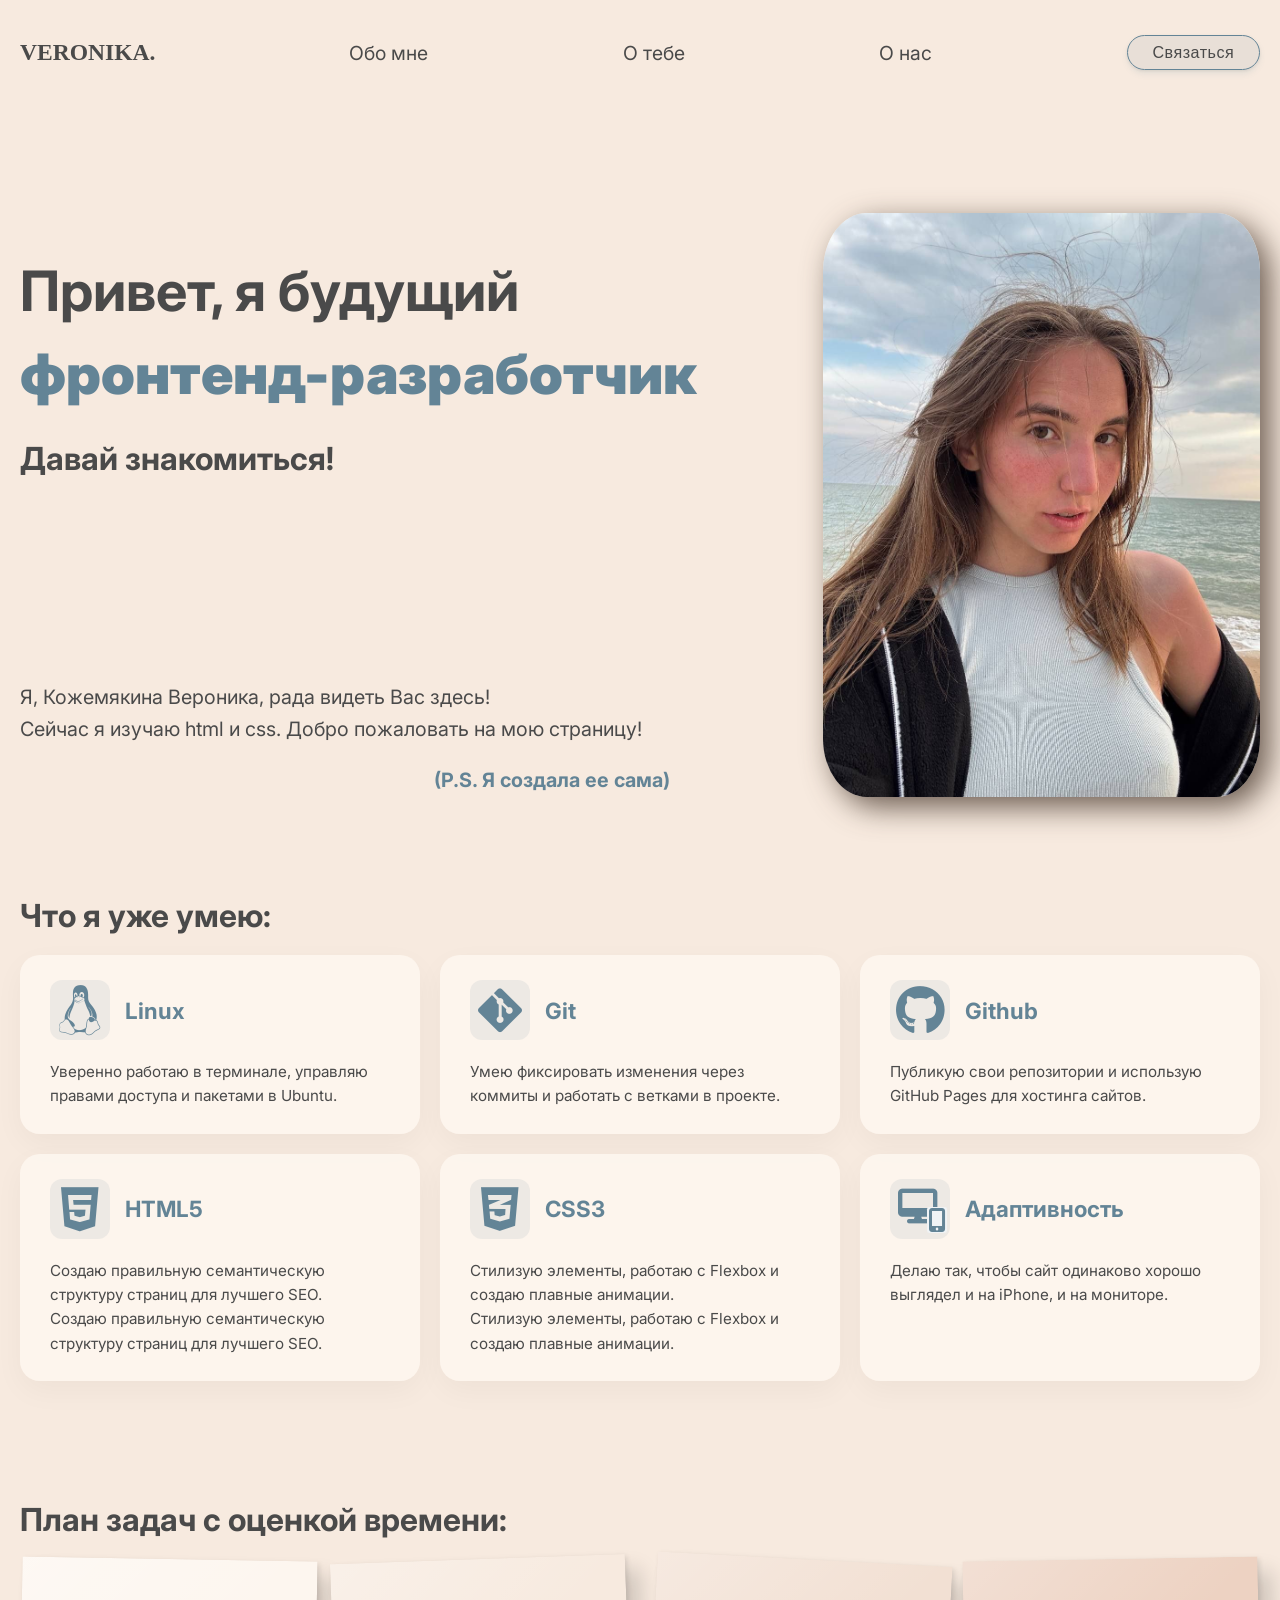
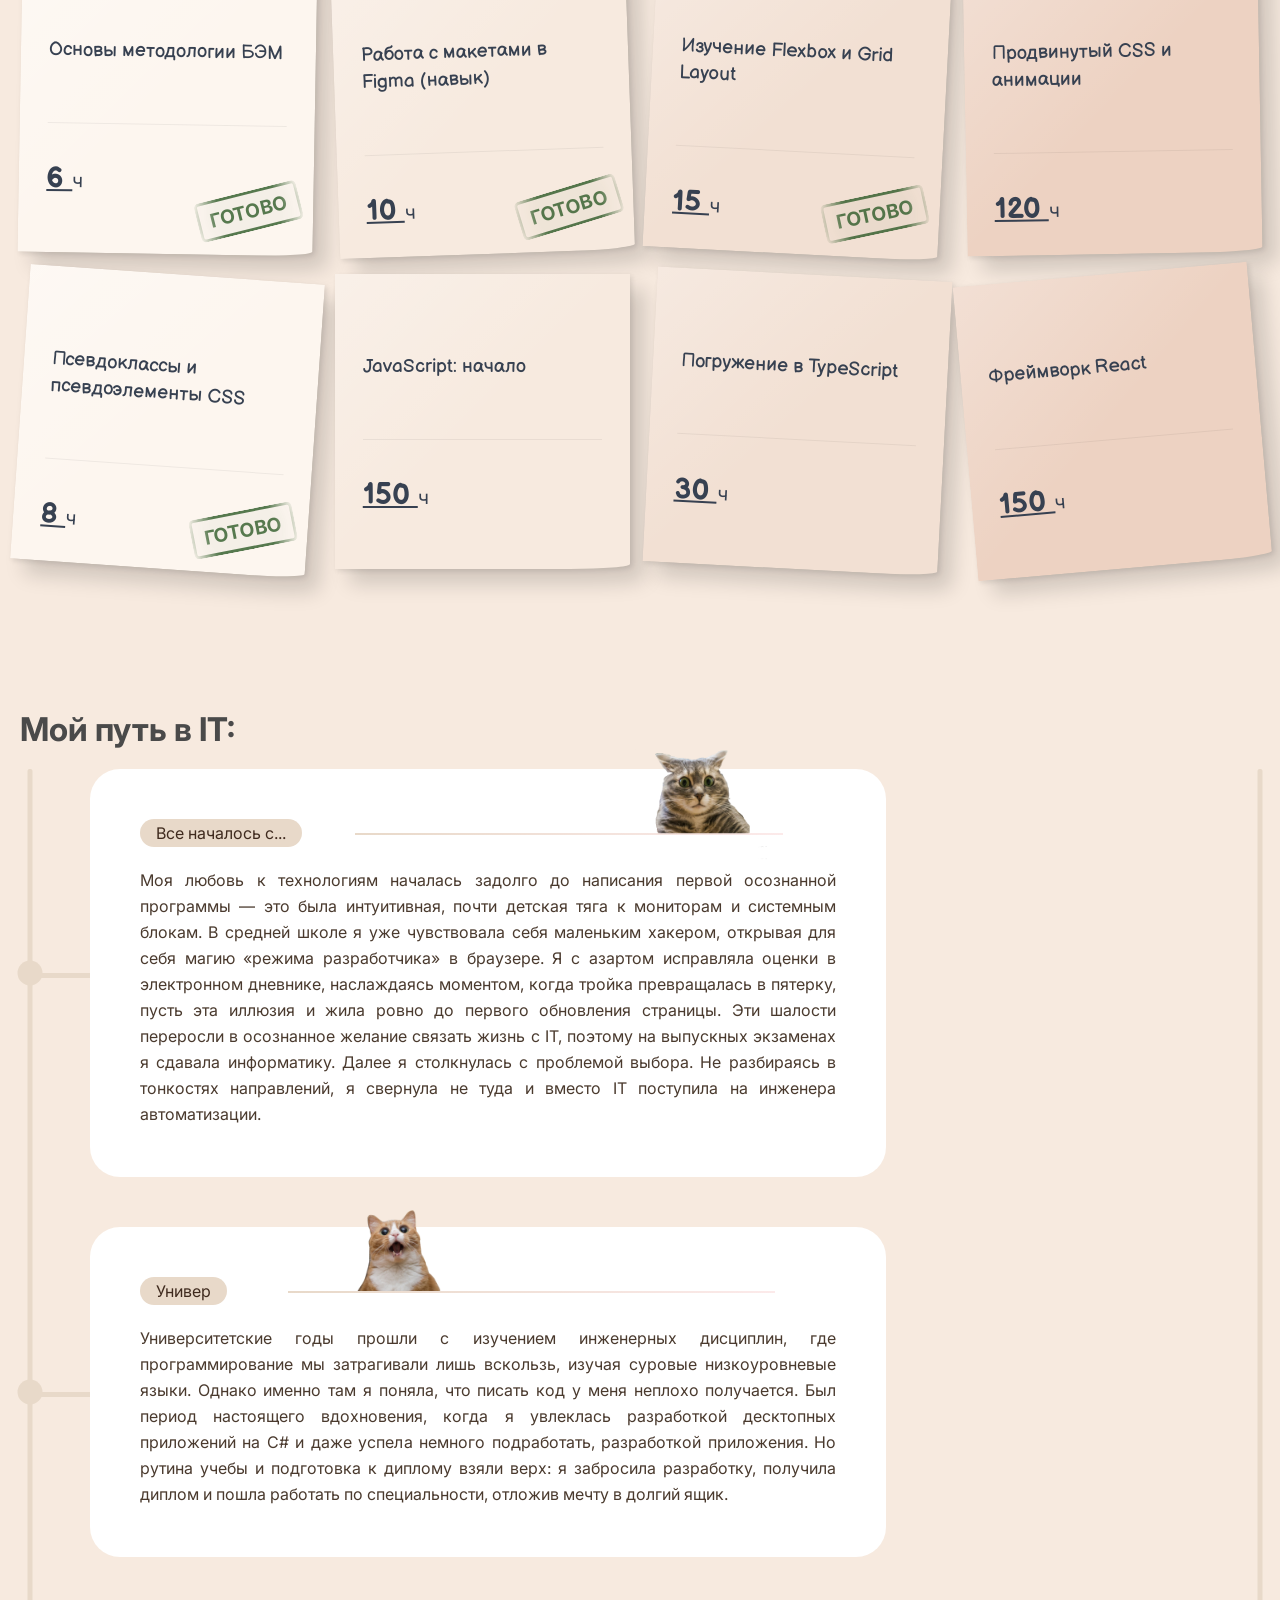
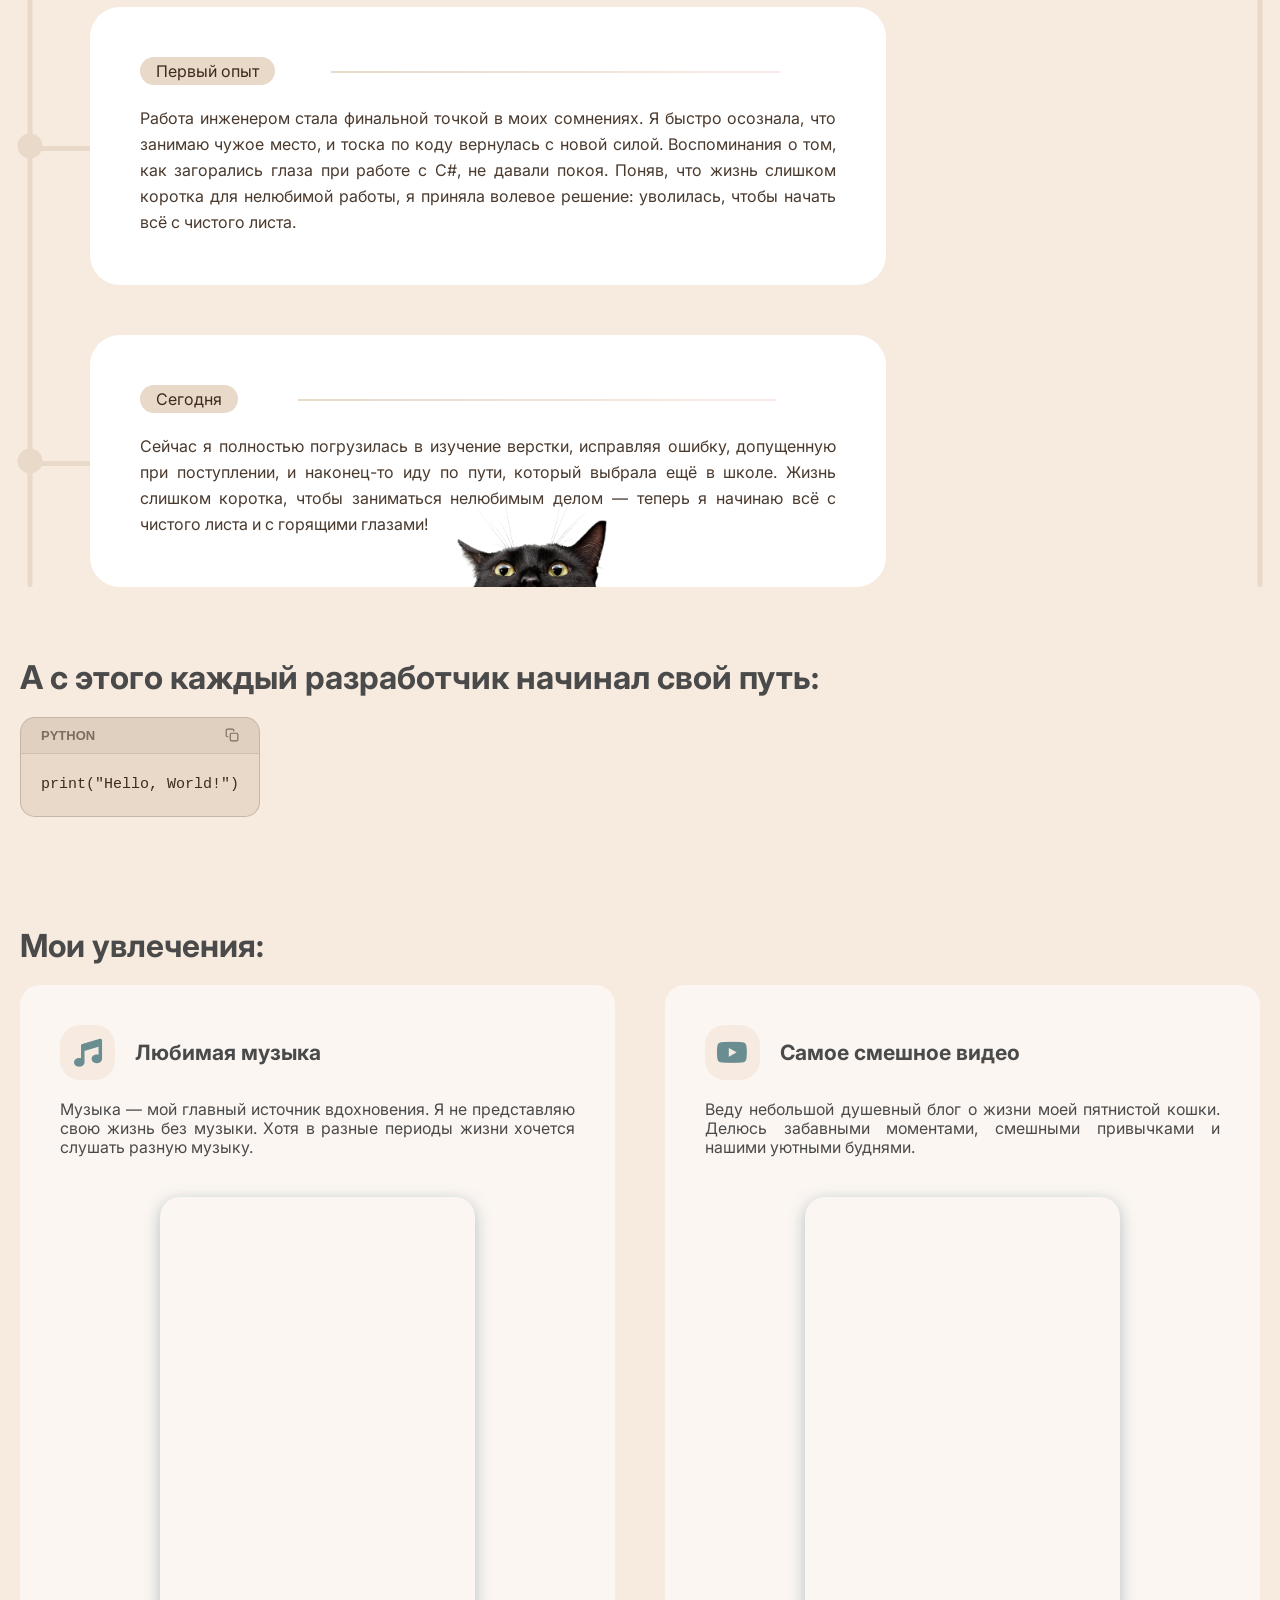
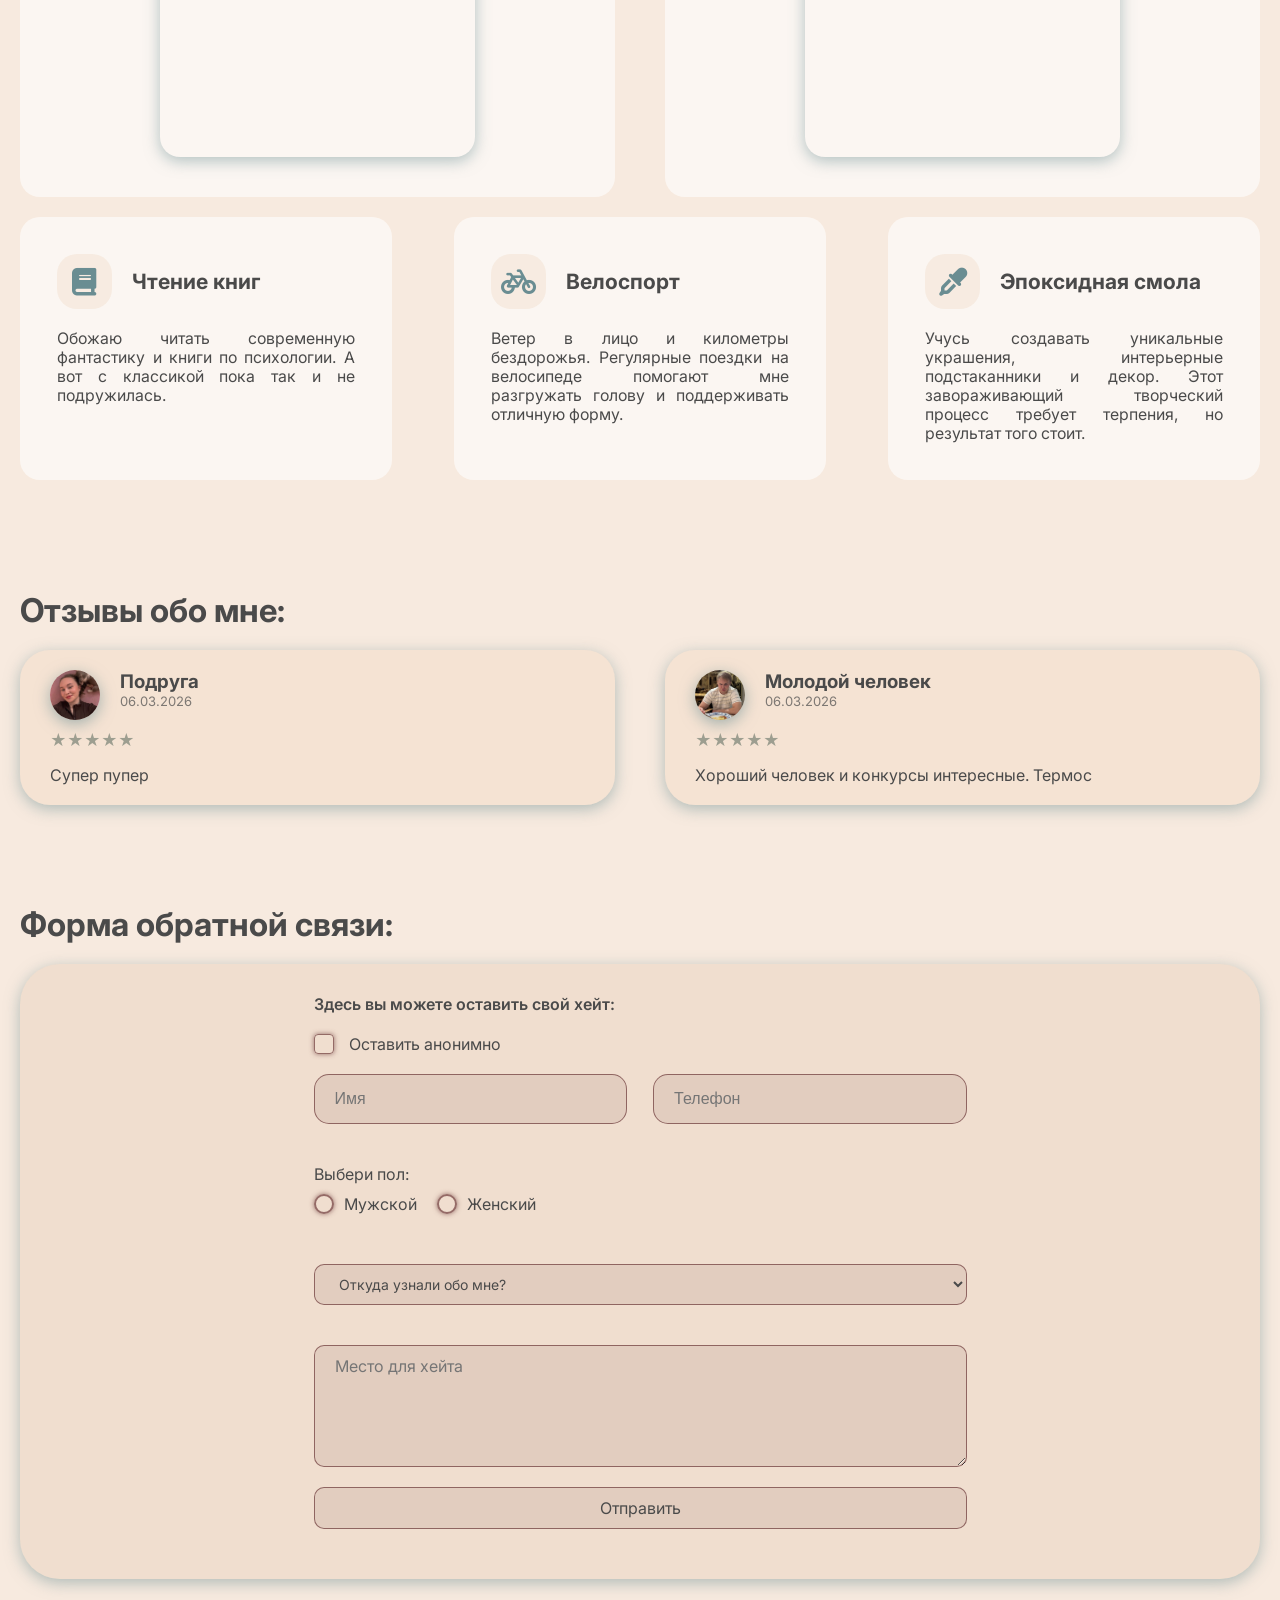
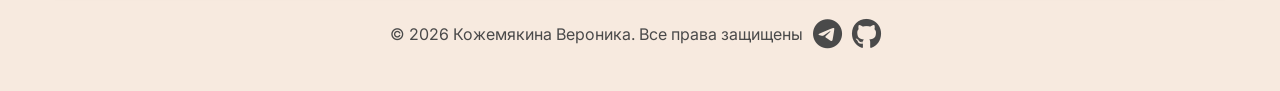
==== index.html @ 38e50824 "Rename about_myself.html to index.html" ====
<!DOCTYPE html>
<html lang="ru">

<head>
    <meta charset="UTF-8">
    <meta name="viewport" content="width=device-width, initial-scale=1.0">
    <meta name="viewport" content="width=device-width, initial-scale=1">
    <title>Future Frontend Developer — Вероника Кожемякина</title>
    <link rel="stylesheet" href="about_myself.css">
    <link rel="stylesheet" href="about_myself_adaptive_tablet.css">
    <link rel="stylesheet" href="https://cdnjs.cloudflare.com/ajax/libs/font-awesome/6.5.1/css/all.min.css">
    <link rel="preconnect" href="https://fonts.googleapis.com">
    <link rel="preconnect" href="https://fonts.gstatic.com" crossorigin>
    <link href="https://fonts.googleapis.com/css2?family=Inter:wght@400;700&display=swap" rel="stylesheet">
    <link
        href="https://fonts.googleapis.com/css2?family=Bad+Script&family=Balsamiq+Sans:ital,wght@0,400;0,700;1,400;1,700&family=Caveat:wght@400..700&family=Comic+Neue:ital,wght@0,300;0,400;0,700;1,300;1,400;1,700&family=Neucha&display=swap"
        rel="stylesheet">
    <link
        href="https://fonts.googleapis.com/css2?family=Bad+Script&family=Balsamiq+Sans:ital,wght@0,400;0,700;1,400;1,700&family=Caveat:wght@400..700&family=Comic+Neue:ital,wght@0,300;0,400;0,700;1,300;1,400;1,700&family=Neucha&display=swap"
        rel="stylesheet">
</head>

<body class="indent">
    <header class="header">
        <div class="logo">
            VERONIKA.
        </div>
        <nav class="header_nav">
            <ul class="header_menu-list">
                <li class="header_menu-item"><a class="header_link" href="#"> Обо мне </a></li>
                <li class="header_menu-item"><a class="header_link" href="#"> О тебе </a></li>
                <li class="header_menu-item"><a class="header_link" href="#"> О нас </a></li>
            </ul>
        </nav>
        <button class="header_button button">Связаться</button>
    </header>

    <main>
        <section class="hero">
            <div class="hero_content">
                <h1 class="hero_title">
                    <span class="hero_title_first_color">Привет, я будущий </span>
                    <span class="hero_title_second_color">фронтенд-разработчик</span>
                </h1>
                <h2 class="hero_subtitle">Давай знакомиться!</h2>
                <div class="hero_description">
                    <p class="hero_text">Я, Кожемякина Вероника, рада видеть Вас здесь! <br> Сейчас я изучаю html и css.
                        Добро пожаловать на мою страницу!</p>
                    <p class="hero_note">(P.S. Я создала ее сама)</p>
                </div>
            </div>
            <div class="hero_image-wrapper">
                <img class="my_photo" src="/imgs/My photo.jpeg" alt="Моя мордашка">
            </div>
        </section>

        <section class="skills">
            <h2 class="skills_title">Что я уже умею:</h2>
            <div class="skills_cards">
                <article class="skills_card_item">
                    <div class="skills_card_header">
                        <div class="skills_icon-container">
                            <i class="skills_icon fa-brands fa-linux"></i>
                        </div>
                        <h3 class="skills_card_name">Linux</h3>
                    </div>
                    <p class="skills_card_description">Уверенно работаю в терминале, управляю правами доступа и пакетами
                        в Ubuntu.</p>
                </article>
                <article class="skills_card_item">
                    <div class="skills_card_header">
                        <div class="skills_icon-container">
                            <i class="skills_icon fa-brands fa-git-alt"></i>
                        </div>
                        <h3 class="skills_card_name">Git</h3>
                    </div>
                    <p class="skills_card_description">Умею фиксировать изменения через коммиты и работать с ветками в
                        проекте.</p>
                </article>
                <article class="skills_card_item">
                    <div class="skills_card_header">
                        <div class="skills_icon-container">
                            <i class="skills_icon fa-brands fa-github"></i>
                        </div>
                        <h3 class="skills_card_name">Github</h3>
                    </div>
                    <p class="skills_card_description">Публикую свои репозитории и использую GitHub Pages для хостинга
                        сайтов.</p>
                </article>


                <article class="skills_card_item">
                    <div class="skills_card_header">
                        <div class="skills_icon-container">
                            <i class="skills_icon fa-brands fa-html5"></i>
                        </div>
                        <h3 class="skills_card_name">HTML5</h3>
                    </div>
                    <p class="skills_card_description">Создаю правильную семантическую структуру страниц для лучшего
                        SEO.
                    <p class="skills_card_description">Создаю правильную семантическую структуру страниц для лучшего
                        SEO.
                    </p>
                </article>
                <article class="skills_card_item">
                    <div class="skills_card_header">
                        <div class="skills_icon-container">
                            <i class="skills_icon fa-brands fa-css3-alt"></i>
                        </div>
                        <h3 class="skills_card_name">CSS3</h3>
                    </div>
                    <p class="skills_card_description">Стилизую элементы, работаю с Flexbox и создаю плавные анимации.
                    </p>
                    <p class="skills_card_description">Стилизую элементы, работаю с Flexbox и создаю плавные анимации.
                    </p>
                </article>
                <article class="skills_card_item">
                    <div class="skills_card_header">
                        <div class="skills_icon-container">
                            <span class="fa-layers fa-fw" style="font-size: 3em; display: block; margin: 0 auto 15px;">
                                <i class="skills_icon fa-solid fa-desktop"></i>
                                <i class="fa-solid fa-mobile-screen-button"></i>
                            </span>
                        </div>
                        <h3 class="skills_card_name">Адаптивность</h3>
                    </div>
                    <p class="skills_card_description">Делаю так, чтобы сайт одинаково хорошо выглядел и на iPhone, и на
                        мониторе.</p>
                </article>
            </div>
        </section>

        <section class="plan">
            <h2 class="plan_title">План задач с оценкой времени:</h2>
            <div class="plan_stickers">
                <div class="plan_sticker plan_sticker1">
                    <div class="plan_sticker_info">
                        <p class="plan_sticker_skill">Основы методологии БЭМ</p>
                    </div>
                    <div class="plan_sticker_footer">
                        <div class="plan_sticker_hours">
                            <span class="plan_stiker_val"> 6 </span>ч
                        </div>
                        <div class="paper-sticker"></div>
                    </div>
                </div>
                <div class="plan_sticker plan_sticker2">
                    <div class="plan_sticker_info">
                        <p class="plan_sticker_skill">Работа с макетами в Figma (навык)</p>
                    </div>
                    <div class="plan_sticker_footer">
                        <div class="plan_sticker_hours">
                            <span class="plan_stiker_val">10 </span>ч
                        </div>
                        <div class="paper-sticker"></div>
                    </div>
                </div>
                <div class="plan_sticker plan_sticker3">
                    <div class="plan_sticker_info">
                        <p class="plan_sticker_skill">Изучение Flexbox и Grid Layout</p>
                    </div>
                    <div class="plan_sticker_footer">
                        <div class="plan_sticker_hours">
                            <span class="plan_stiker_val">15 </span>ч
                        </div>
                        <div class="paper-sticker"></div>
                    </div>
                </div>
                <div class="plan_sticker plan_sticker4">
                    <div class="plan_sticker_info">
                        <p class="plan_sticker_skill">Продвинутый CSS и анимации</p>
                    </div>
                    <div class="plan_sticker_footer">
                        <div class="plan_sticker_hours">
                            <span class="plan_stiker_val">120 </span>ч
                        </div>
                    </div>
                </div>

                <div class="plan_sticker plan_sticker5">
                    <div class="plan_sticker_info">
                        <p class="plan_sticker_skill">Псевдоклассы и псевдоэлементы CSS</p>
                    </div>
                    <div class="plan_sticker_footer">
                        <div class="plan_sticker_hours">
                            <span class="plan_stiker_val">8 </span>ч
                        </div>
                        <div class="paper-sticker"></div>
                    </div>
                </div>
                <div class="plan_sticker plan_sticker6">
                    <div class="plan_sticker_info">
                        <p class="plan_sticker_skill">JavaScript: начало</p>
                    </div>
                    <div class="plan_sticker_footer">
                        <div class="plan_sticker_hours">
                            <span class="plan_stiker_val">150 </span>ч
                        </div>
                    </div>
                </div>
                <div class="plan_sticker plan_sticker7">
                    <div class="plan_sticker_info">
                        <p class="plan_sticker_skill">Погружение в TypeScript</p>
                    </div>
                    <div class="plan_sticker_footer">
                        <div class="plan_sticker_hours">
                            <span class="plan_stiker_val">30 </span>ч
                        </div>
                    </div>
                </div>
                <div class="plan_sticker invisible plan_sticker8">
                    <div class="plan_sticker_info">
                        <p class="plan_sticker_skill">Фреймворк React</p>
                    </div>
                    <div class="plan_sticker_footer">
                        <div class="plan_sticker_hours">
                            <span class="plan_stiker_val">150 </span>ч
                        </div>
                    </div>
                </div>
            </div>
        </section>

        <section class="way-to-it">
            <div class="way_title_contener">
                <h2 class="way_title_text">Мой путь в IT:</h2>
            </div>
            <div class="way_body">
                <div class="way_left_line"></div>
                <div class="way_information_blocks">
                    <div class="way_block">
                        <div class="way_header_block way_cat cat1">
                            <div class="way_title_block">Все началось с...</div>
                            <div class="way_header_line "></div>
                        </div>
                        <div class="way_story">
                            <p>Моя любовь к технологиям началась задолго до написания первой осознанной программы — это
                                была
                                интуитивная,
                                почти детская тяга к мониторам и системным блокам. В средней школе я уже чувствовала
                                себя
                                маленьким
                                хакером,
                                открывая для себя магию «режима разработчика» в браузере. Я с азартом исправляла оценки
                                в
                                электронном
                                дневнике, наслаждаясь моментом, когда тройка превращалась в пятерку, пусть эта иллюзия и
                                жила ровно
                                до
                                первого обновления страницы. Эти шалости переросли в осознанное желание связать жизнь с
                                IT,
                                поэтому
                                на
                                выпускных экзаменах я сдавала информатику. Далее я столкнулась с проблемой выбора. Не
                                разбираясь в
                                тонкостях
                                направлений, я свернула не туда и вместо IT поступила на инженера
                                автоматизации.
                            </p>
                        </div>
                    </div>
                    <div class="way_block">
                        <div class="way_header_block way_cat cat2">
                            <div class="way_title_block">Универ</div>
                            <div class="way_header_line "></div>
                        </div>
                        <div class="way_story">
                            <p>Университетские годы прошли с изучением инженерных дисциплин, где программирование мы
                                затрагивали
                                лишь
                                вскользь, изучая суровые низкоуровневые языки. Однако именно там я поняла, что писать
                                код у
                                меня
                                неплохо
                                получается. Был период настоящего вдохновения, когда я увлеклась разработкой десктопных
                                приложений
                                на C# и
                                даже успела немного подработать, разработкой приложения. Но рутина учебы и подготовка к
                                диплому
                                взяли верх:
                                я забросила разработку, получила диплом и пошла работать по специальности, отложив мечту
                                в
                                долгий
                                ящик.</p>
                        </div>
                    </div>
                    <div class="way_block">
                        <div class="way_header_block way_cat cat3">
                            <div class="way_title_block">Первый опыт</div>
                            <div class="way_header_line "></div>
                        </div>
                        <div class="way_story">
                            <p>Работа инженером стала финальной точкой в моих сомнениях. Я быстро осознала, что занимаю
                                чужое место,
                                и тоска
                                по коду вернулась с новой силой. Воспоминания о том, как загорались глаза при работе с
                                C#,
                                не давали
                                покоя.
                                Поняв, что жизнь слишком коротка для нелюбимой работы, я приняла волевое решение:
                                уволилась,
                                чтобы
                                начать
                                всё с чистого листа.</p>
                        </div>
                    </div>
                    <div class="way_block ">
                        <div class="way_header_block ">
                            <div class="way_title_block">Сегодня</div>
                            <div class="way_header_line"></div>
                        </div>
                        <div class="way_story ">
                            <p>Сейчас я полностью погрузилась в изучение верстки, исправляя ошибку, допущенную
                                при
                                поступлении, и наконец-то иду по пути, который выбрала ещё в школе. Жизнь слишком
                                коротка,
                                чтобы заниматься нелюбимым делом — теперь я начинаю всё с чистого листа и с горящими
                                глазами!</p>
                        </div>
                        <span class="way_block_img"><img class="cat4" src="/imgs/cats_icon/cat4.png"></span>
                    </div>
                </div>
                <dv class="way_right_line"></dv>
            </div>
            <h3 class="way_title_add">А с этого каждый разработчик начинал свой путь:</h3>
            <div class="way_code_wrapper">
                <div class="way_code_header">
                    <span class="way_code_lang">python</span>
                    <svg class="way_icon_copy" width="14" height="14" viewBox="0 0 24 24" fill="none"
                        stroke="currentColor" stroke-width="2" stroke-linecap="round" stroke-linejoin="round">
                        <rect x="9" y="9" width="13" height="13" rx="2" ry="2"></rect>
                        <path d="M5 15H4a2 2 0 0 1-2-2V4a2 2 0 0 1 2-2h9a2 2 0 0 1 2 2v1"></path>
                    </svg>
                </div>
                <pre class="way_block_code"><code>print("Hello, World!")</code></pre>
            </div>
        </section>

        <section class="hobbies">
            <h2 class="hobbies_title">Мои увлечения:</h2>
            <div class="hobbies_blocks">
                <div class="hobbies_block">
                    <div class="hobbies_block_header">
                        <div class="hobbies_icon_container">
                            <i class="hobbies_icon fa fa-music" aria-hidden="true"></i>
                        </div>
                        <h4 class="hobbies_title_block">Любимая музыка</h4>
                    </div>
                    <div class="hobbies_block_content">
                        <p class="hobbies_description">Музыка — мой главный источник вдохновения. Я не представляю свою
                            жизнь без музыки. Хотя в разные периоды жизни хочется слушать разную музыку.</p>
                        <iframe class="hobbies_content" frameborder="0" allow="clipboard-write"
                            style="border:none;"
                            src="https://music.yandex.ru/iframe/album/15939488/track/29175370">Слушайте <a
                                href="https://music.yandex.ru/album/15939488/track/29175370?utm_source=web&utm_medium=copy_link">Рапапам</a>
                            — <a href="https://music.yandex.ru/artist/1969823">9 грамм</a> на Яндекс Музыке</iframe>
                    </div>
                </div>
                <div class="hobbies_block">
                    <div class="hobbies_block_header">
                        <div class="hobbies_icon_container">
                            <i class="hobbies_icon fab fa-youtube " aria-hidden="true"></i>
                        </div>
                        <h4 class="hobbies_title_block">Самое смешное видео</h4>
                    </div>
                    <div class="hobbies_block_content">
                        <p class="hobbies_description">Bеду небольшой душевный блог о жизни моей пятнистой кошки.
                            Делюсь
                            забавными моментами, смешными привычками и нашими уютными буднями.</p>
                        <iframe class="hobbies_content" src="https://www.youtube.com/embed/iCla1IpGXAo" frameborder="0"
                            allow="accelerometer; autoplay; clipboard-write; encrypted-media; gyroscope; picture-in-picture; web-share"
                            referrerpolicy="strict-origin-when-cross-origin" allowfullscreen></iframe>
                    </div>
                </div>
            </div>
            <div class="hobbies_blocks">
                <div class="hobbies_block_second_row">
                    <div class="hobbies_block_header">
                        <div class="hobbies_icon_container">
                            <i class="hobbies_icon fa fa-book" aria-hidden="true"></i>
                        </div>
                        <h4 class="hobbies_title_block">Чтение книг</h4>
                    </div>
                    <div class="hobbies_block_content">
                        <p class="hobbies_description">Обожаю читать современную фантастику и книги по психологии. А вот
                            с классикой пока так и не подружилась.</p>

                    </div>
                </div>
                <div class="hobbies_block_second_row">
                    <div class="hobbies_block_header">
                        <div class="hobbies_icon hobbies_icon_container">
                            <i class="fa fa-bicycle" aria-hidden="true"></i>
                        </div>
                        <h4 class="hobbies_title_block">Велоспорт</h4>
                    </div>
                    <div class="hobbies_block_content">
                        <p class="hobbies_description">Ветер в лицо и километры бездорожья. Регулярные поездки на
                            велосипеде помогают мне разгружать голову и поддерживать отличную форму.</p>

                    </div>
                </div>
                <div class="hobbies_block_second_row">
                    <div class="hobbies_block_header">
                        <div class="hobbies_icon hobbies_icon_container">
                            <i class="fa fa-eyedropper" aria-hidden="true"></i>
                        </div>
                        <h4 class="hobbies_title_block">Эпоксидная смола</h4>
                    </div>
                    <div class="hobbies_block_content">
                        <p class="hobbies_description">Учусь создавать уникальные украшения, интерьерные подстаканники и
                            декор. Этот завораживающий творческий процесс требует терпения, но результат того стоит.</p>
                    </div>
                </div>
            </div>
        </section>

        <section class="reviews">
            <h2 class="reviews_title">Отзывы обо мне:</h2>
            <div class="review_cards">
                <article class="review_card">
                    <div class="review_card_header">
                        <img src="/imgs/friend.ico" alt="Фото пользователя" class="review_avatar">
                        <div class="review_user">
                            <h3 class="review_user-name">Подруга</h3>
                            <p class="review_date">06.03.2026</p>
                        </div>
                    </div>
                    <div class="review_content">
                        <span class="review_rating">★★★★★</span>
                        <p class="text">Супер пупер</p>
                    </div>
                </article>
                <article class="review_card">
                    <div class="review_card_header">
                        <img src="/imgs/boyfriend.ico" alt="Фото пользователя" class="review_avatar">
                        <div class="review_user">
                            <h3 class="review_user-name">Молодой человек</h3>
                            <p class="review_date">06.03.2026</p>
                        </div>
                    </div>
                    <div class="review_content">
                        <span class="review_rating">★★★★★</span>
                        <p class="text">Хороший человек и конкурсы интересные. Термос</p>
                    </div>
                </article>
            </div>
        </section>

        <section class="feedback">
            <h2 class="feedback_title">Форма обратной связи:</h2>
            <form class="feedback_form">
                <div class="feedback_form_center">
                    <p class="feedback_definition">Здесь вы можете оставить свой хейт:</p>
                    <div class="feedback_data_fields">
                        <div class="feedback_no-data">
                            <input type="checkbox" class="feedback_checkbox_no-data">
                            <label class="feedback_anonymity_signature">Оставить анонимно</label>
                        </div>
                        <div class="feedback_data">
                            <input class="feedback_data_field" type="text" placeholder="Имя">
                            <input class="feedback_data_field" type="tel" placeholder="Телефон">
                        </div>
                    </div>
                    <div class="feedback_gender-selection">
                        <label class="feedback_gender_title">Выбери пол:</label>
                        <div class="feedback_gender_tumbler">
                            <div class="feedback_gender_radios">
                                <input type="radio" name="gender" id="male" class="feedback_gender_radio"> <label
                                    for="male">Мужской</label>
                            </div>
                            <div class="feedback_gender_radios">
                                <input type="radio" name="gender" id="female" class="feedback_gender_radio"> <label
                                    for="female">Женский</label>
                            </div>
                        </div>
                    </div>
                    <div class="feedback_aware">
                        <select class="feedback_field_select">
                            <option value="" disabled selected hidden>Откуда узнали обо мне?</option>
                            <option value="1">Инстаграм</option>
                            <option value="2">Знакомы лично</option>
                            <option value="3">Слежу за тобой (я сталкер)</option>
                            <option value="4">Спам-ссылка</option>
                        </select>
                    </div>
                    <textarea class="feedback_message" rows="5" placeholder="Место для хейта"></textarea>
                    <div class="feedback_submit_group">
                        <!-- 1. Скрытый переключатель -->
                        <input type="checkbox" id="modal-toggle" class="feedback_modal_checkbox" style="display:none;">

                        <!-- 2. Кнопка (теперь это Label, который "нажимает" на чекбокс) -->
                        <label for="modal-toggle" class="feedback_button">Отправить</label>

                        <!-- 3. Само окно (оверлей) -->
                        <div class="feedback_modal_overlay">
                            <div class="feedback_modal_content">
                                <p>Ха-ха-ха, это все голишь CSS код! 😈</p>
                                <label for="modal-toggle" class="feedback_close_button">Закрыть</label>
                            </div>
                        </div>
                    </div>
                </div>
            </form>
        </section>
    </main>
    <footer class="footer">
        <p class="footer_text">© 2026 Кожемякина Вероника. Все права защищены</p>
        <a href="https://web.telegram.org/k/#@ver_kozhemiakina" class="footer_tg-link">
            <i class="footer_icon fab fa-telegram" aria-hidden="true"></i>
        </a>
        <a href="https://github.com/Verkozhemiakina" class="footer_git-link">
            <i class="footer_icon fab fa-github" aria-hidden="true"></i>
        </a>
    </footer>
</body>

</html>
---- about_myself.css ----
* {
    box-sizing: border-box;
    padding: 0;
    margin: 0;
}

.indent {
    justify-content: center;
    width: min(100%, 1288px);
    margin: 0 auto;
    padding: 0 20px;
    background-color: rgba(247, 234, 223, 1);
    font-family: 'Inter', sans-serif;
    color: #4a4a4a;
}

.header {
    display: flex;
    align-items: center;
    justify-content: space-between;

    height: min(3vw, 35px);
    margin-top: 2.8%;

    container-type: inline-size;
}

.logo {
    font-size: 1.9cqw;
    font-family: 'Times New Roman', Times, serif;
    font-weight: 700;
    line-height: 1.5;
}

.header_nav {
    width: min(100%, 981.44px);
    text-decoration: none;
}

.header_menu-list {
    display: flex;
    justify-content: space-evenly;
    list-style: none;
    container-type: inline-size;
}

.header_link {
    color: inherit;
    font-size: 2cqw;
    text-decoration: none;
}

.header_link:hover {
    font-weight: 700;
    text-decoration: underline;
}

.header_button {
    display: inline-block;
    align-self: stretch;
    box-sizing: border-box;

    padding: 0 2%;

    color: #4a4a4a;
    font-size: 1.3cqw;
    font-weight: 400px;
    text-decoration: none;
    user-select: none;
    letter-spacing: 0.5px;

    background-color: rgba(99, 132, 150, 0.1);
    outline: none;
    border: 1px solid #638496;
    border-radius: 50px;
    box-shadow: 0 4px 6px rgb(65 132 144 / 10%), 0 1px 3px rgb(0 0 0 / 8%);
    cursor: pointer;
    appearance: none;
    touch-action: manipulation;
    vertical-align: top;

    transition: box-shadow 0.2s;
}

.button:focus-visible {
    border: 1px solid #638496;
    outline: none;
}

.button:hover {
    box-shadow: 0 7px 14px rgb(65 132 144 / 10%), 0 3px 6px rgb(0 0 0 / 8%);
    transition: all 0.2s;
}

.button:active {
    background-color: #808080;
}

.button:disabled {
    color: #444;
    background-color: #eee;
    border-color: #eee;
    cursor: not-allowed;
}

/* ====================================================== hero =================================================================== */
.hero {
    display: flex;
    margin-top: 8.01%;
}

.hero_content {
    display: flex;
    flex-direction: column;
    width: min(57%, 710px);

    container-type: inline-size;
}

.hero_title {
    margin-top: 11.26%;
    margin-bottom: 2.8%;

    font-size: 7.88cqw;
    font-weight: 700;
    line-height: 1.5;
}

.hero_title_second_color {
    color: #638496;
    font-weight: 900;
}

.hero_subtitle {
    margin-bottom: 28.15%;

    font-size: 4.5cqw;
    font-weight: 700;
    line-height: 1.5;
}

.hero_description {
    display: flex;
    flex-direction: column;
}

.hero_text {
    margin-bottom: 2.8%;

    font-size: 2.8cqw;
    font-weight: 400;
    line-height: 1.6;
}

.hero_note {
    align-self: flex-end;
    margin-right: 8%;

    font-size: 2.8cqw;
    font-weight: 700;
    line-height: 1.6;
    color: #638496;
}

.hero_image-wrapper {
    display: flex;
    justify-content: flex-end;
    align-items: flex-end;
    width: min(43%, 538px);
}

.my_photo {
    width: 82%;
    height: auto;
    display: block;
    box-shadow: 10px 10px 30px rgba(74, 58, 46, 0.8);
    border-radius: 10%;
}

/* =============================== cards ================================================================================== */
.skills {
    display: flex;
    flex-direction: column;
    margin-top: 8.01%;

    container-type: inline-size;
}

.skills_title {
    padding-bottom: 20px;
    font-size: 2.56cqw;
}

.skills_cards {
    display: grid;
    grid-template-columns: repeat(auto-fit, minmax(306px, 1fr));
    margin-bottom: 20px;
    gap: 20px;
}

.skills_card_item {
    display: flex;
    flex-direction: column;
    overflow: hidden;
    position: relative;
    padding: 25px 30px;

    background-color: rgba(253, 246, 239, 0.95);
    border-radius: 20px;
    box-shadow: 0 10px 30px rgba(0, 0, 0, 0.04);
    transition: transform 0.3s ease, box-shadow 0.3s ease;
}

.skills_card_item:hover {
    box-shadow: 0 15px 40px rgba(0, 0, 0, 0.1);
    transform: translateY(-8px);
}

.skills_card_item::before {
    position: absolute;
    /* чтобы перелив был поверх контента, но не мешал кликам */
    z-index: 1;
    top: 0;
    left: -100%;
    width: 50%;
    height: 100%;

    content: '';
    background: linear-gradient(to right, rgba(255, 255, 255, 0) 0%, rgba(255, 255, 255, 0.3) 50%, rgba(255, 255, 255, 0) 100%);
    transform: skewX(-25deg);
    transition: all 0.7s ease;
    pointer-events: none;
}

.skills_card_item:hover::before {
    left: 200%;
}

.skills_card_header {
    display: flex;
    align-items: center;
    margin-bottom: 20px;
    gap: 15px;
}

.skills_card_name {
    font-size: 1.4rem;
    color: #638496;
}

.skills_card_description {
    font-size: 0.95rem;
    line-height: 1.6;
    color: #4a4a4a;
    flex-grow: 1;
}

.skills_icon-container {
    display: flex;
    align-items: center;
    justify-content: center;
    height: 60px;
    width: 60px;
    background-color: rgba(99, 132, 150, 0.1);
    border-radius: 12px;
}

.skills_card_item:hover .skills_icon-container {
    background: rgba(99, 132, 150, 1);
    color: white;
    transform: scale(1.05) rotate(5deg);
    transition: all 0.3s ease;
}

.skills_card_item:hover .skills_icon {
    color: rgba(99, 132, 150, 0.1);
}

.skills_icon {
    font-size: 50px;
    color: #638496;
}

.fa-desktop {
    font-size: 35px;
}

.skills_card_item .fa-layers {
    display: inline-block;
    position: relative;
    left: -0.06em;
    bottom: -0em;
}

.skills_card_item .fa-mobile-screen-button {
    position: absolute;
    bottom: -0.1em;
    right: -0.01em;
    padding: 1px;

    font-size: 0.5em;
    background-color: #F0F3F5;
    border-radius: 0.1em;
    color: #638496;
}

.skills_card_item:hover .skills_icon {
    color: #EFF3F5;
}

.skills_card_item:hover .fa-mobile-screen-button {
    background-color: #638496;
    color: #EFF3F5;
}

/* =================================== plan =============================================================== */
.plan {
    display: flex;
    flex-direction: column;
    margin-top: 8.01%;
    container-type: inline-size;
}

.plan_title {
    padding-bottom: 20px;
    font-size: 2.56cqw;
}

.plan_stickers {
    display: flex;
    flex-wrap: wrap;
    margin-bottom: 1.6%;
    gap: 1.6cqw;
}

.plan_sticker {
    display: flex;
    flex-direction: column;
    aspect-ratio: 1 / 1;
    width: calc((100% - 4.8cqw) / 4);
    box-sizing: border-box;
    padding: 2.24%;

    background-image: linear-gradient(135deg, rgba(255, 255, 255, 0.3) 0%, rgba(255, 255, 255, 0) 50%);
    border-bottom-right-radius: 60px 5px;
    box-shadow: 2px 2px 5px rgba(0, 0, 0, 0.1), 15px 15px 20px rgba(0, 0, 0, 0.15);

    container-type: inline-size;
}

.plan_sticker_info {
    margin-top: 22%;
    margin-bottom: 17%;
    color: #374151;
    font-size: 8cqw;
    font-family: 'Balsamiq Sans', cursive, sans-serif;
    font-weight: 500;
    line-height: 1.4;
}

.plan_sticker_footer {
    display: flex;
    justify-content: space-between;
    margin-top: 7%;
    padding-top: 16%;
    border-top: 1px solid rgba(0, 0, 0, 0.06);
}

.plan_sticker_hours {
    color: #374151;
    font-size: 8cqw;
}

.plan_stiker_val {
    font-size: 12cqw;
    font-weight: 900;
    font-family: 'Balsamiq Sans', cursive, sans-serif;
    text-decoration: underline;
}

.plan_sticker_status {
    display: flex;
    align-items: center;
    padding: 5.6px 13.6px;
    border-radius: 9999px;
    font-size: 4.16cqw;
    font-weight: 700;
    text-transform: uppercase;
    letter-spacing: 0.05em;
}

.plan_sticker_done {
    background-color: rgba(16, 185, 129, 0.15);
    color: #065f46;
    border: 1px solid rgba(16, 185, 129, 0.3);
}

.plan_sticker_in-progress {
    background-color: rgba(245, 158, 11, 0.15);
    color: #92400e;
    border: 1px solid rgba(245, 158, 11, 0.3);
}

.plan_sticker_todo {
    background-color: rgba(107, 114, 128, 0.15);
    color: #374151;
    border: 1px solid rgba(107, 114, 128, 0.3);
}

.plan_sticker1 {
    background-color: #FDF6EF;
    transform: rotate(1deg);
}

.plan_sticker2 {
    background-color: #F7EADF;
    transform: rotate(-2deg);
}

.plan_sticker3 {
    background-color: #F2E0D3;
    transform: rotate(3deg);
}

.plan_sticker4 {
    background-color: #EDD2C2;
    transform: rotate(-1deg);
}

.plan_sticker5 {
    background-color: #FDF6EF;
    transform: rotate(4deg);
}

.plan_sticker6 {
    background-color: #F7EADF;
    transform: rotate(0deg);
}

.plan_sticker7 {
    background-color: #F2E0D3;
    transform: rotate(3deg);
}

.plan_sticker8 {
    background-color: #EDD2C2;
    transform: rotate(-5deg);
}

.paper-sticker::after {
    content: "ГОТОВО";
    position: absolute;
    bottom: 8.25%;
    right: 4.12%;
    padding: 5px 10px;

    color: #2D5A27;
    border: 3px solid #2D5A27;
    font-weight: bold;
    font-size: 1.2rem;
    text-transform: uppercase;

    transform: rotate(-15deg);
    opacity: 0.8;
    border-radius: 5px;

    mask-image: radial-gradient(circle, #000 60%, transparent 100%);
    background-color: rgba(45, 90, 39, 0.05);
}

/* =============================================================== wait to it =========================================================================================== */
.way-to-it {
    display: flex;
    flex-direction: column;
    margin-top: 8.01%;
}

.way_title_contener {
    padding: 20px 0;
}

.way_title_text {
    font-size: 2.56cqw;
}

.way_body {
    display: flex;
    justify-content: start;
}

.way_right_line {
    position: relative;
    width: 30.28%;
}

.way_left_line {
    position: relative;
    width: 50px;
}

.way_left_line::before,
.way_right_line::before {
    content: "";
    position: absolute;
    top: 0;
    bottom: 50px;
    width: 5px;
    background-color: rgba(232, 217, 201, 1);
    border-radius: 2px;
    transform: translateX(-50%);
}

.way_left_line::before {
    left: 20%;
}

.way_right_line::before {
    left: 100%;
}

.way_information_blocks {
    display: flex;
    flex-direction: column;
    width: 800px;
    margin-left: 20px;
}

.way_block {
    display: flex;
    flex-direction: column;
    padding: 50px;
    background-color: rgba(255, 255, 255, 1);
    margin-bottom: 50px;
    border-radius: 30px;
    position: relative;
}

.way_block::before,
.way_block::after {
    content: "";
    position: absolute;
    top: 50%;
    background-color: rgba(232, 217, 201, 1);
}

.way_block::before {
    right: 100%;
    width: 7.5%;
    height: 5px;
}

.way_block::after {
    right: calc(100% + 7.5%);
    width: 25px;
    height: 25px;
    border-radius: 50%;
    transform: translate(50%, -50%);
}

.way_header_block {
    display: flex;
    align-items: center;
    padding-bottom: 20px;
}

.way_title_block {
    position: relative;
    padding: 4px 16px;
    font-size: 16px;
    color: rgba(63, 42, 30, 1);
    background-color: rgba(232, 217, 201, 1);
    border-radius: 15px;
}

.way_header_line {
    display: flex;
    position: relative;
    height: 20px;
    flex-grow: 1;
}

.way_header_line::after {
    content: "";
    position: absolute;
    top: 50%;
    width: 80%;
    height: 2px;
    background-color: black;
    left: 10%;
    background: linear-gradient(to right, rgba(232, 217, 201, 1), rgb(252, 234, 234));
}

.way_story {
    font-size: 16px;
    color: rgba(74, 58, 46, 1);
    line-height: 1.625;
    text-align: justify;
}

.way_cat {
    position: relative;
}

.cat1::after,
.cat2::after,
.cat3::after {
    content: '';
    position: absolute;
    vertical-align: middle;
    margin-right: 10px;
    background-size: contain;
    background-repeat: no-repeat;
}

.cat1::after {
    top: -216%;
    left: 70%;
    width: 150px;
    height: 150px;
    background-image: url(/imgs/cats_icon/cat1.png);
}

.cat2::after {
    top: -178%;
    left: 30%;
    width: 100px;
    height: 100px;
    background-image: url(/imgs/cats_icon/cat2.png);
}

.cat3::after {
    top: -100%;
    left: 80%;
    width: 150px;
    height: 150px;
    background-image: url(/imgs/cats_icon/cat3.png);
}

.way_block_img {
    position: absolute;
    bottom: 0;
    right: 35%;
    line-height: 0;
}

.cat4 {
    display: block;
    width: 150px;
    height: auto;
}

.way_title_add {
    padding: 20px 0;
    font-size: 2.56cqw;
}

.way_code_wrapper {
    display: flex;
    flex-direction: column;
    width: fit-content;
    background-color: rgba(232, 217, 201, 1);
    border: 1px solid rgba(63, 42, 30, 0.2);
    border-radius: 15px;
    overflow: hidden;
    margin-bottom: 10px;
}

.way_code_header {
    display: flex;
    justify-content: space-between;
    align-items: center;
    padding: 10px 20px;
    background-color: rgba(63, 42, 30, 0.05);
    border-bottom: 1px solid rgba(63, 42, 30, 0.1);
}

.way_code_lang {
    font-size: 13px;
    font-weight: bold;
    color: rgba(63, 42, 30, 0.6);
    text-transform: uppercase;
    font-family: sans-serif;
}

.way_copy_btn:hover {
    background: rgba(63, 42, 30, 0.15);
}

.way_copy_btn:active {
    transform: scale(0.95);
}

.way_block_code {
    padding: 20px;
    color: rgba(63, 42, 30, 1);
    font-size: 15px;
    line-height: 1.5;
    overflow-x: auto;
    font-family: 'Consolas', 'Monaco', 'Courier New', monospace;
}

.way_icon_copy {
    color: rgba(63, 42, 30, 0.6);
}

/* =========================================================================================== */
.hobbies {
    display: flex;
    flex-direction: column;
    margin-top: 8.01%;
    container-type: inline-size;
}

.hobbies_title {
    padding-bottom: 20px;
    font-size: 2.56cqw;
}

.hobbies_blocks {
    display: flex;
    justify-content: space-between;
}

.hobbies_block {
    width: min(48%, 630px);
    padding: 40px;
    margin-bottom: 20px;
    background-color: rgba(255, 255, 255, 0.6);
    border-radius: 20px;
}

.hobbies_block_second_row {
    width: min(30%, 375px);
    padding: 3%;
    margin-bottom: 10px;
    background-color: rgba(255, 255, 255, 0.6);
    border-radius: 20px;
}

.hobbies_block_header {
    display: flex;
    align-items: center;
}

.hobbies_icon_container {
    display: flex;
    justify-content: center;
    align-items: center;
    width: 55px;
    height: 55px;
    border-radius: 20px;
    background-color: rgba(247, 234, 223, 0.9);
}

.hobbies_icon {
    font-size: 28px;
    color: rgba(106, 141, 146, 1)
}

.hobbies_title_block {
    margin-left: 20px;
    padding: 10px, 20px;
    font-size: min(1.7cqw, 22px);
}

.hobbies_block_content {
    display: flex;
    flex-direction: column;
    justify-content: center;
    align-items: center;
    margin-top: 20px;
}

.hobbies_description {
    font-size: min(1.28cqw, 16px);
    text-align: justify;
}

.hobbies_content {
    width: 315px;
    height: 560px;
    margin-top: 40px;
    border-radius: 20px;
    border-color: 2px solid rgba(106, 141, 146, 1);
    box-sizing: border-box;
    box-shadow: 0 4px 15px rgba(106, 141, 146, 0.5);
}

/* ===================================================================== reviews ========================================================= */
.reviews {
    display: flex;
    flex-direction: column;
    margin-top: 8.01%;
}

.reviews_title {
    padding-bottom: 20px;
 font-size: 2.56cqw;
}

.review_cards {
    display: flex;
    justify-content: space-between;
}

.review_card {
    display: flex;
    flex-direction: column;
    width: 48%;
    padding: 20px 30px;
    background-color: rgba(238, 208, 183, 0.3);
    border-radius: 30px;
    box-shadow: 0 4px 15px rgba(106, 141, 146, 0.5);
}

.review_card_header {
    display: flex;
    margin-bottom: 10px;
}

.review_avatar {
    object-fit: cover;
    width: 50px;
    height: 50px;
    border-radius: 50%;
    box-sizing: border-box;
    box-shadow: 0 4px 15px rgba(106, 141, 146, 0.6);
}

.review_user {
    margin: 0 20px;
}

.review_date {
    font-size: 13px;
    color: rgba(74, 74, 74, 0.7);
}

.review_rating {
    display: block;
    color: #9D9E90;
    margin-bottom: 15px;
}

/* ================================================================================================================ */
.feedback {
    display: flex;
    flex-direction: column;
    margin-top: 8.01%;
}

.feedback_title {
    padding-bottom: 20px;
 font-size: 2.56cqw;
}

.feedback_form {
    display: flex;
    flex-direction: column;
    align-items: center;
    padding: 30px 80px;
    box-sizing: border-box;
    background-color: rgb(210 174 142 / 0.2);
    border-color: 1px solid rgb(146 157 145 / 0.4);
    border-radius: 2.5rem;
    box-shadow: 0 4px 15px rgba(106, 141, 146, 0.5);
}

.feedback_form_center {
    display: flex;
    flex-direction: column;
    width: min(100%, 653px);
}

.feedback_definition {
    margin-bottom: 20px;
    font-size: 16px;
    font-weight: 600;
}

.feedback_data_fields {
    display: flex;
    flex-direction: column;
}

.feedback_data {
    display: flex;
    justify-content: space-between;
    margin-bottom: 40px;
}

.feedback_data_field {
    width: 48%;
    padding: 15px 20px;
    color: #4a4a4a;
    border-radius: 15px;
    font-size: 16px;
    border: 1px solid rgba(109, 58, 58, 0.7);
    background-color: rgba(109, 58, 58, 0.1);
    outline: none;
}

.feedback_no-data {
    display: flex;
    gap: 15px;
    margin-bottom: 20px;
}

.feedback_checkbox_no-data {
    display: inline-grid;
    place-content: center;
    width: 20px;
    appearance: none;
    border-radius: 20%;
    border: 1px solid rgba(109, 58, 58, 0.7);
    outline: none;
    cursor: pointer;
    box-shadow: 0 0 5px rgba(109, 58, 58, 0.7);
}

.feedback_checkbox_no-data::before {
    content: "";
    width: 10px;
    height: 10px;
    transform: scale(0);
    transition: 0.1s transform ease-in-out;
    background-color: rgba(109, 58, 58, 0.7);
    clip-path: polygon(14% 44%, 0 65%, 50% 100%, 100% 16%, 80% 0%, 43% 62%);
}

.feedback_checkbox_no-data:checked::before {
    transform: scale(1);
}

.feedback_data_fields:has(.feedback_checkbox_no-data:checked) .feedback_data {
    opacity: 0.4;
    /* блок бледным */
    pointer-events: none;
    /* Запрещаем клики мышкой */
    user-select: none;
    /* Запрещаем выделение текста */
}

.feedback_data_fields:has(.feedback_checkbox_no-data:checked) .feedback_data_field {
    cursor: not-allowed;
    background-color: #f9f9f9;
}

.feedback_gender-selection {
    display: flex;
    flex-direction: column;
    padding-bottom: 20px;
    margin-bottom: 30px;
}

.feedback_gender_title {
    padding-bottom: 10px;
}

.feedback_gender_tumbler {
    display: flex;
    gap: 20px;
    margin-right: 20px;
    align-items: center;
}

.feedback_gender_radios {
    display: flex;
    gap: 10px;
    align-items: center;
}

.feedback_gender_radio {
    display: inline-grid;
    place-content: center;
    width: 20px;
    height: 20px;
    appearance: none;
    border-radius: 50%;
    border: 2px solid rgba(109, 58, 58, 0.7);
    box-shadow: 0 0 5px rgba(109, 58, 58, 0.7);
    cursor: pointer;
    transition: 0.2s all;
}

.feedback_gender_radio::before {
    content: "";
    width: 10px;
    height: 10px;
    border-radius: 50%;
    transform: scale(0);
    transition: 0.1s transform ease-in-out;
    background-color: rgba(109, 58, 58, 0.7);
}

.feedback_gender_radio:checked::before {
    transform: scale(1);
}

.feedback_aware {
    display: flex;
}

.feedback_field_select {
    width: 100%;
    padding: 10px 20px;
    border-radius: 10px;
    background-color: rgba(109, 58, 58, 0.1);
    margin-bottom: 40px;
    font-size: 14px;
    font-family: 'Inter', sans-serif;
    color: #4a4a4a;
    outline: none;
    border: 1px solid rgba(109, 58, 58, 0.7);
}

.feedback_message {
    max-width: 100%;
    padding: 10px 20px;
    border-radius: 10px;
    background-color: rgba(109, 58, 58, 0.1);
    margin-bottom: 20px;
    font-size: 16px;
    font-family: 'Inter', sans-serif;
    color: #4a4a4a;
    outline: none;
    border: 1px solid rgba(109, 58, 58, 0.7);
}

.feedback_button {
    display: block;
    text-align: center;
    max-width: 100%;
    padding: 10px 20px;
    border-radius: 10px;
    background-color: rgba(109, 58, 58, 0.1);
    margin-bottom: 20px;
    font-size: 16px;
    font-family: 'Inter', sans-serif;
    color: #4a4a4a;
    border: 1px solid rgba(109, 58, 58, 0.7);
}

.feedback_submit_group {
    width: 100%;
}

/* По умолчанию окно скрыто */
.feedback_modal_overlay {
    display: none;
    justify-content: center;
    align-items: center;
    position: fixed;
    top: 0;
    left: 0;
    width: 100%;
    height: 100%;
    background: rgba(0, 0, 0, 0.7);
    /* Скрываем */
    z-index: 1000;
}

/* Если чекбокс нажат — показываем окно */
.feedback_modal_checkbox:checked~.feedback_modal_overlay {
    display: flex;
}

.feedback_modal_content {
    padding: 30px;
    background: rgb(231, 212, 203);
    border-radius: 20px;
    text-align: center;
    border: 1px solid rgba(53, 31, 11, 0.7);
}

.feedback_close_button {
    display: inline-block;
    margin-top: 15px;
    cursor: pointer;
    color: #4a4a4a;
    text-decoration: underline;
}

.footer {
    display: flex;
    align-items: center;
    justify-content: center;
    padding: 40px 0;
}

.footer_text {
    margin-right: 10px;
}

.footer_icon {
    margin-right: 10px;
    text-decoration: none;
    font-size: 30px;
    color: #4a4a4a;
    list-style: none;
}

.footer_git-link,
.footer_tg-link:visited {
    color: #4a4a4a;
}
---- about_myself_adaptive_tablet.css ----
@media (min-width: 481px) and (max-width: 768px) {
    .indent {
        width: 100%;
    }

    .way_code_lang {
        font-size: 12px;
    }

    .plan_sticker_skill {
        font-size: 13.5px;
    }

    .way_block_code,
    .hobbies_description {
        font-size: 13px;
        text-align: start;
    }

    .hero_text,
    .hero_note,
    .header_link,
    .header_button,
    .way_story,
    .hobbies_title_block,
    .feedback_form_center,
    .footer,
    .review_date,
    .review_content,
    .skills_card_description {
        font-size: 14px;
    }

    .review_user-name {
        font-size: 16px;
    }

    .skills_card_name {
        font-size: 18px;
    }

    .paper-sticker::after {
        font-size: 80%;
    }

    .way_information_blocks {
        width: 92%;
        margin-left: 20px;
    }

    .way_right_line {
        width: 3%;
    }

    .way_left_line {
        width: 4%;
    }

    .way_block::after {
        right: calc(100% + 6.5%);
    }

    .skills_cards {
        display: flex;
        overflow-x: auto;
        scroll-snap-type: x mandatory;
        gap: 15px;
        -webkit-overflow-scrolling: touch;
        scrollbar-width: none;
    }

    .skills_cards::-webkit-scrollbar {
        display: none;
    }

    .skills_card_item {
        flex: 0 0 300px;
        scroll-snap-align: center;
    }

    .skills_card_description {
        display: flex;
        align-items: center;
    }

    .way_block {
        padding: 30px;
    }

    .hobbies_content {
        width: 98%;
        height: 440px;
        margin-top: 20px;
    }

    .hobbies_block {
        padding: 20px;
        margin-bottom: 10px;
    }

    .hobbies_block_second_row {
        width: 32%;
        padding: 15px;
    }

    .review_card {
        width: 48%;
        padding: 15px 20px;
    }

    .review_avatar {
        width: 40px;
        height: 40px;
    }

    .review_user {
        margin: 0 10px;
    }

    .feedback_form {
        padding: 30px 0;
    }

    .feedback_form_center {
        display: flex;
        flex-direction: column;
        width: 90%;
    }
}
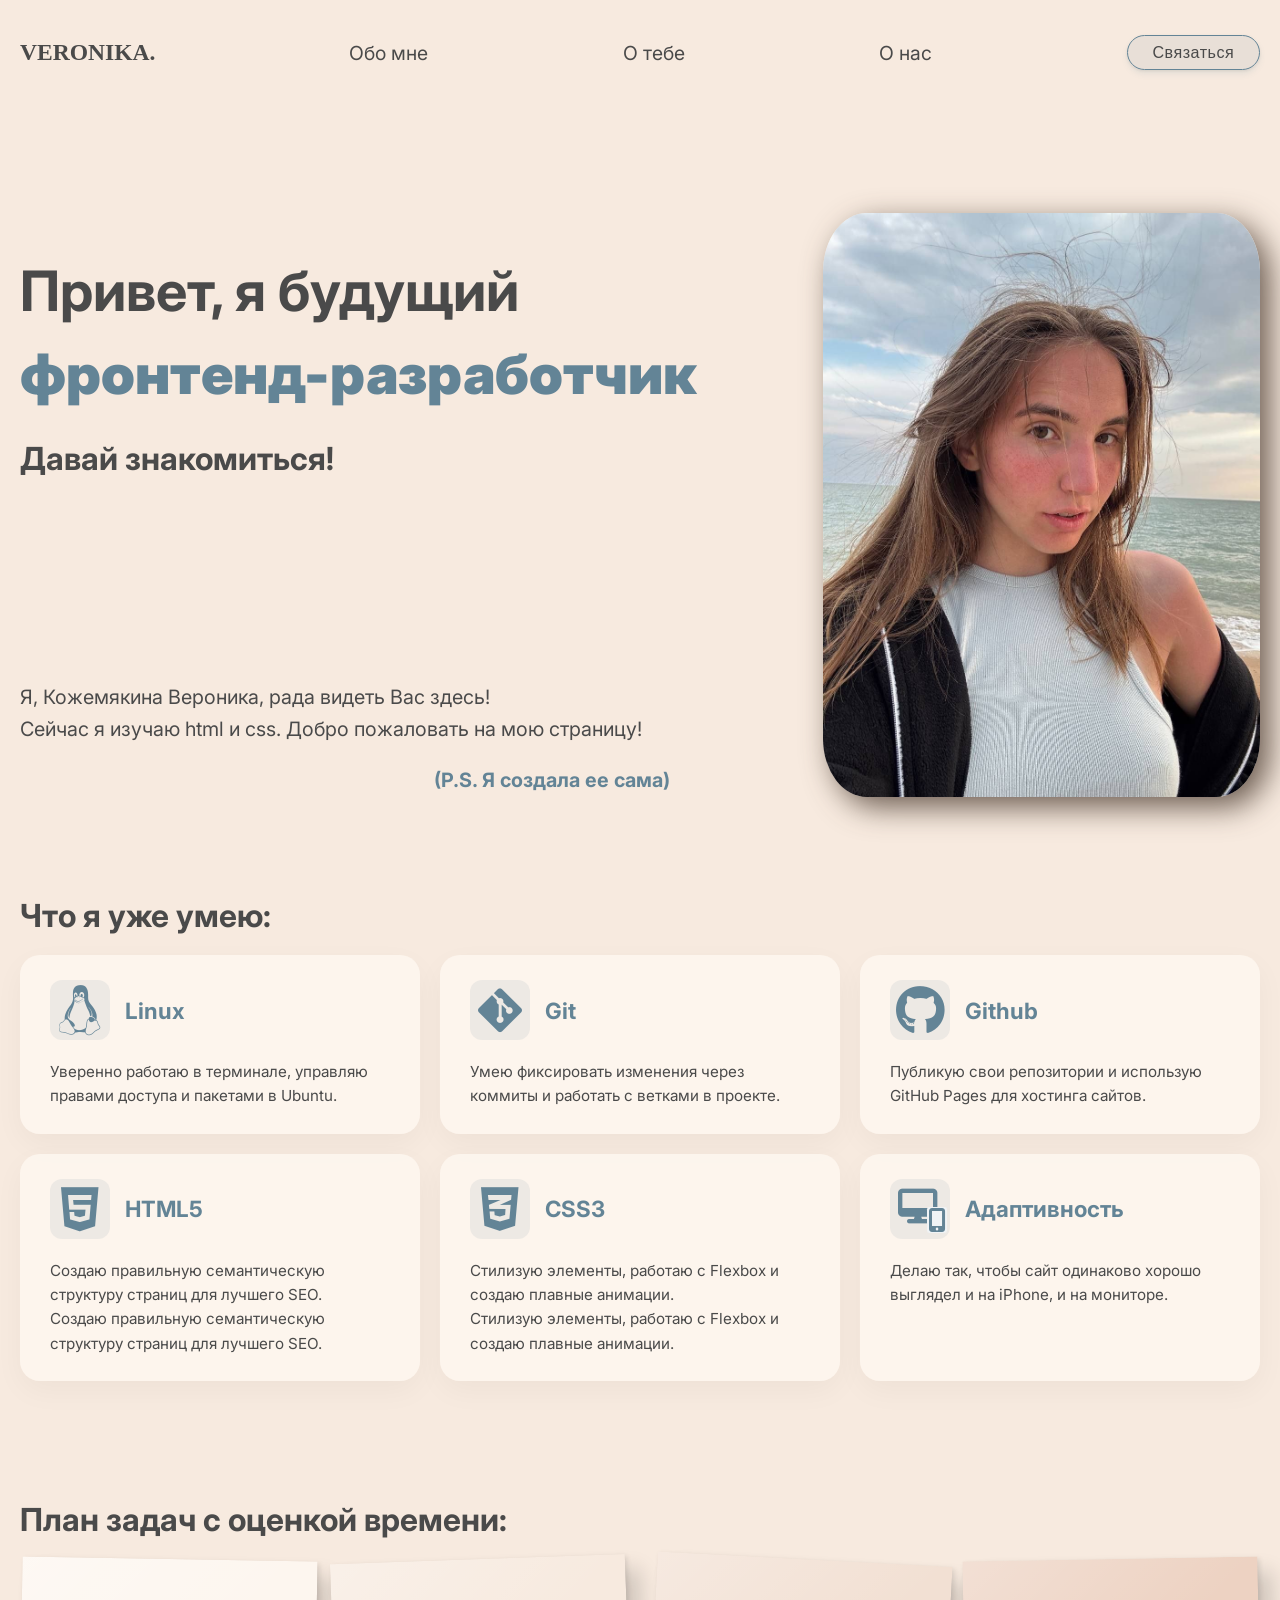
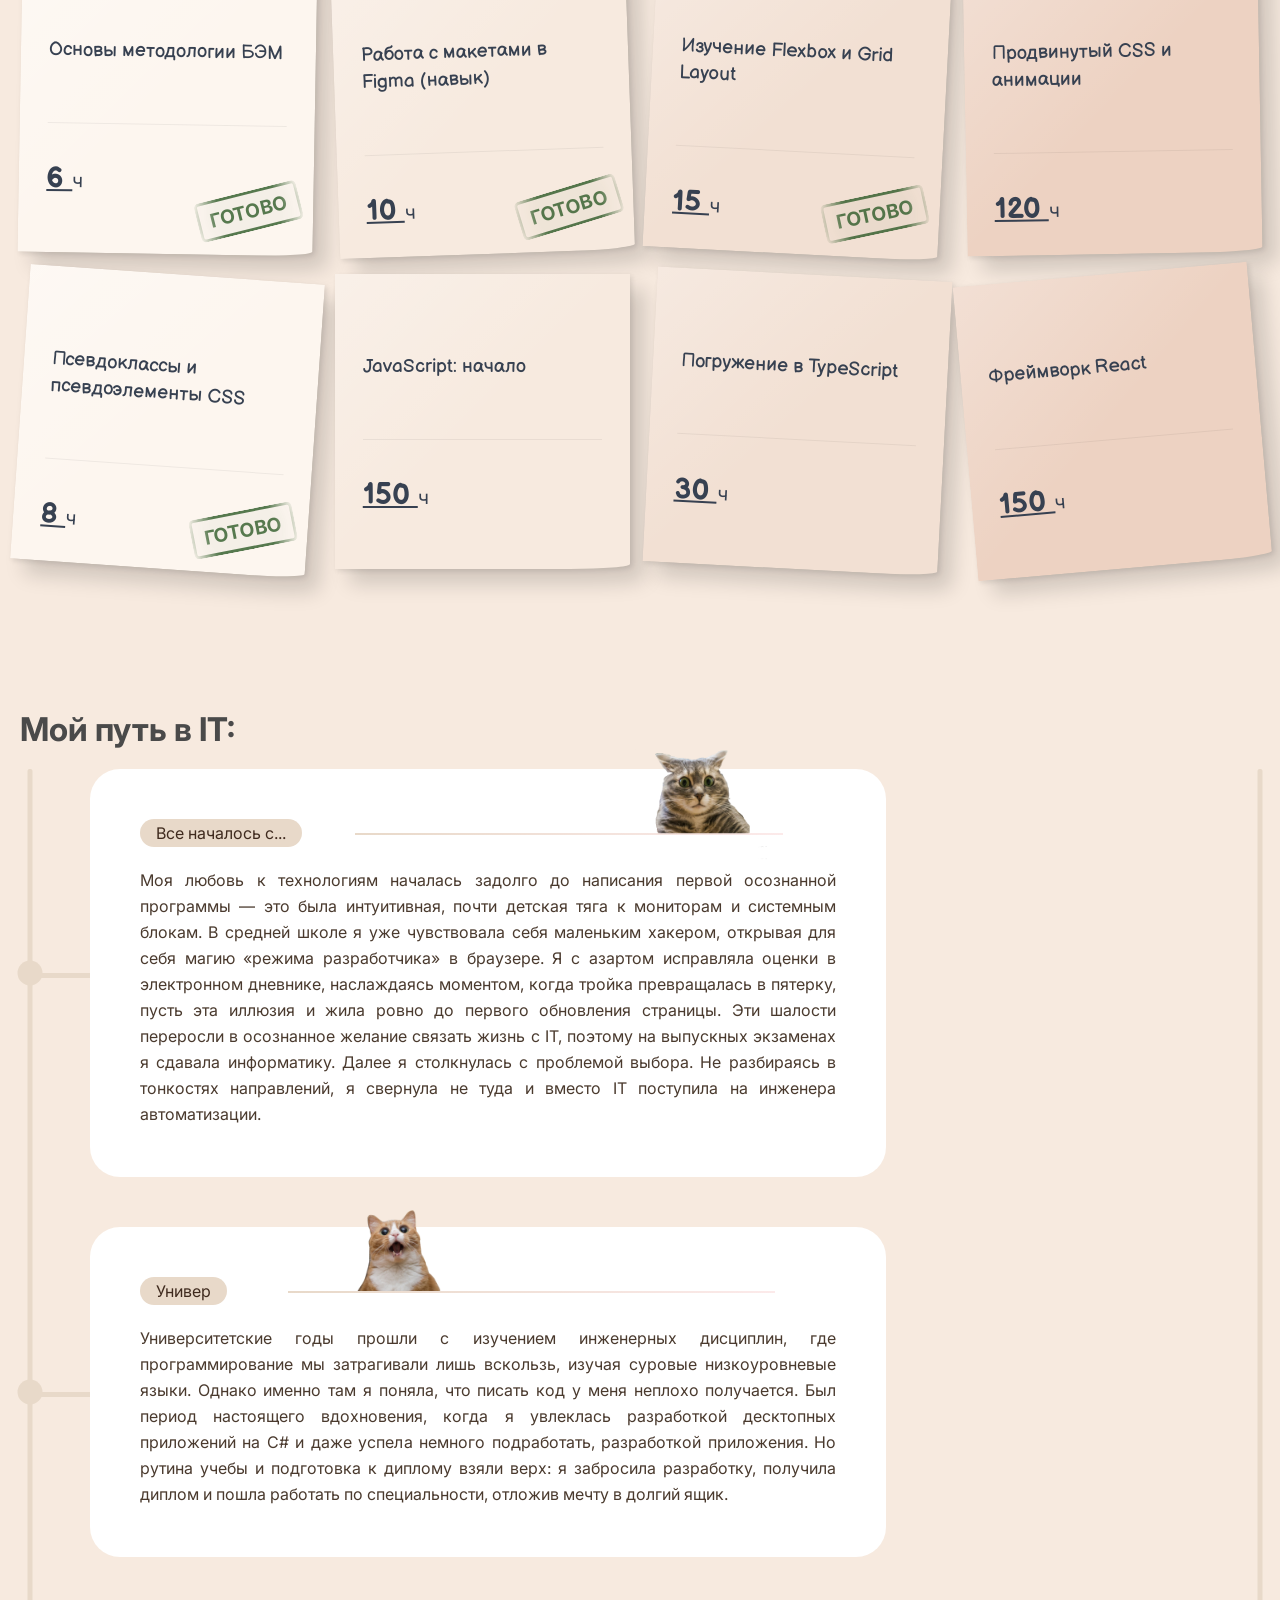
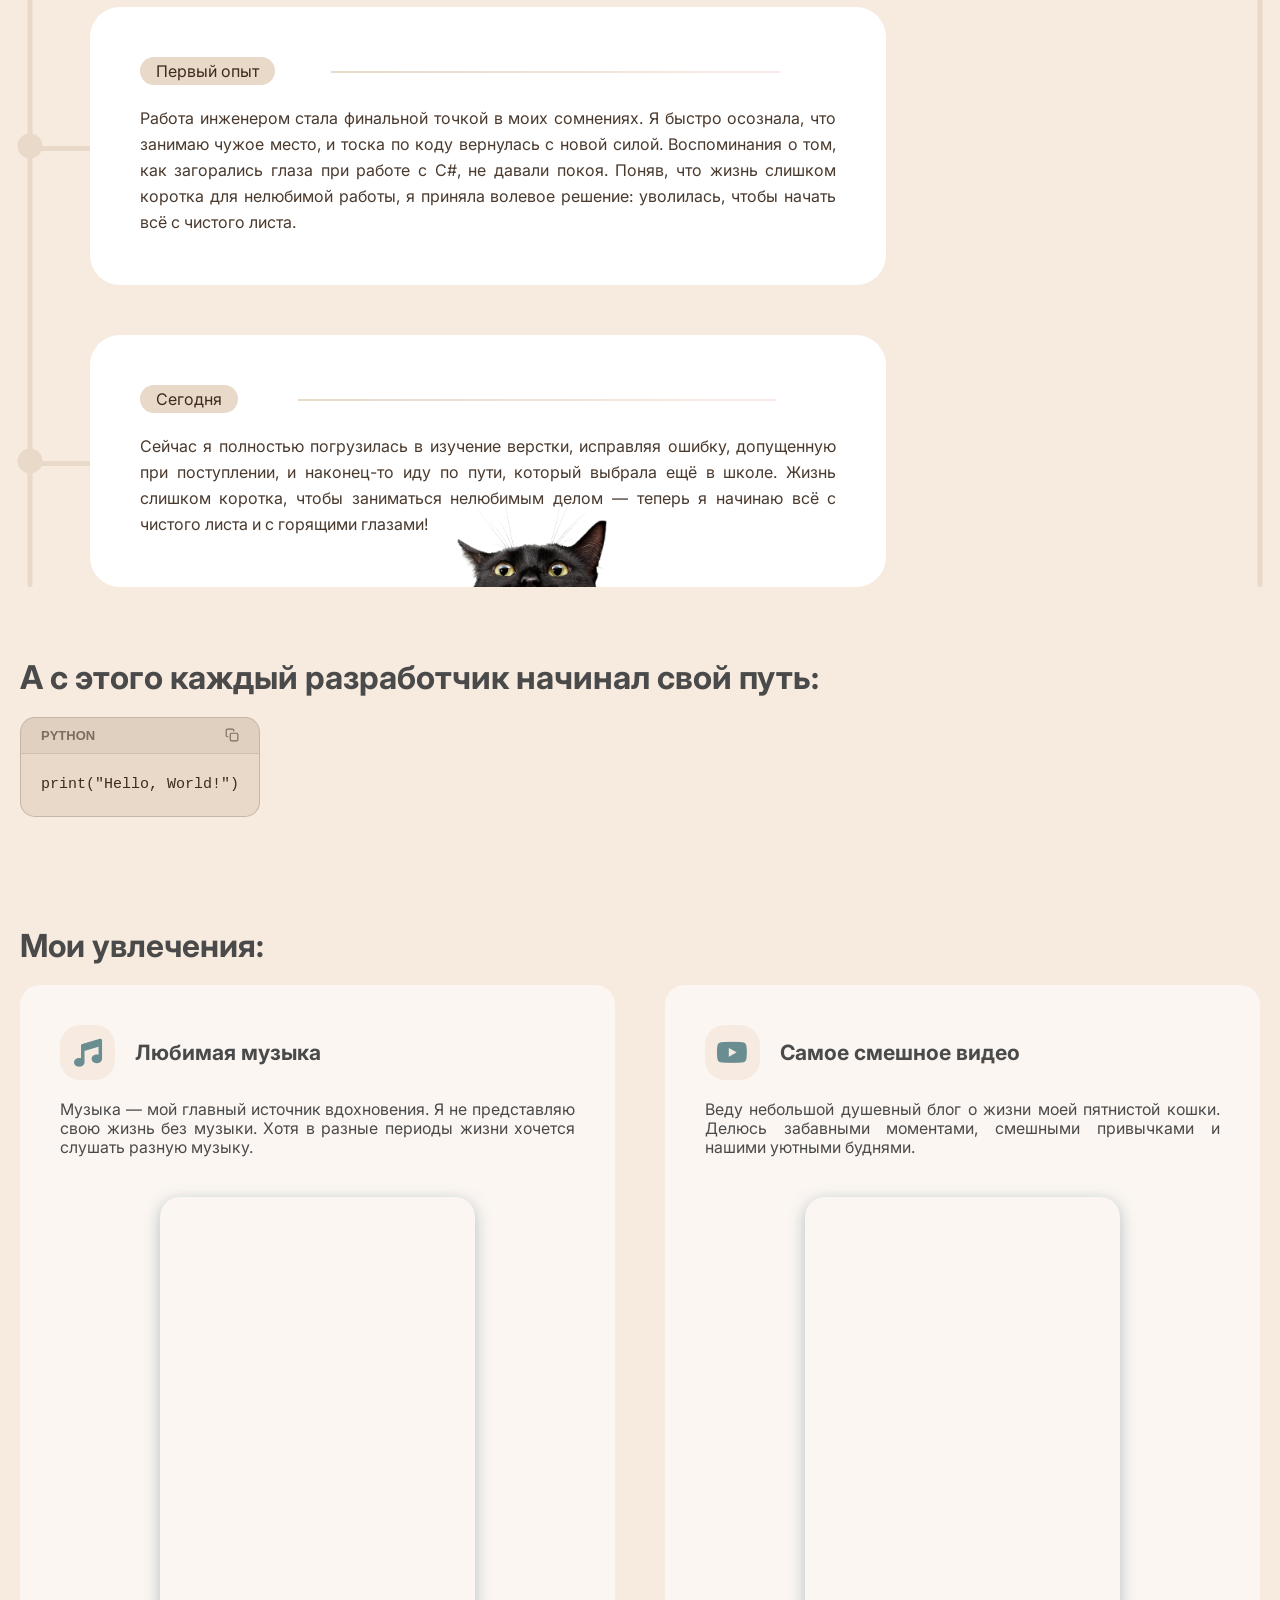
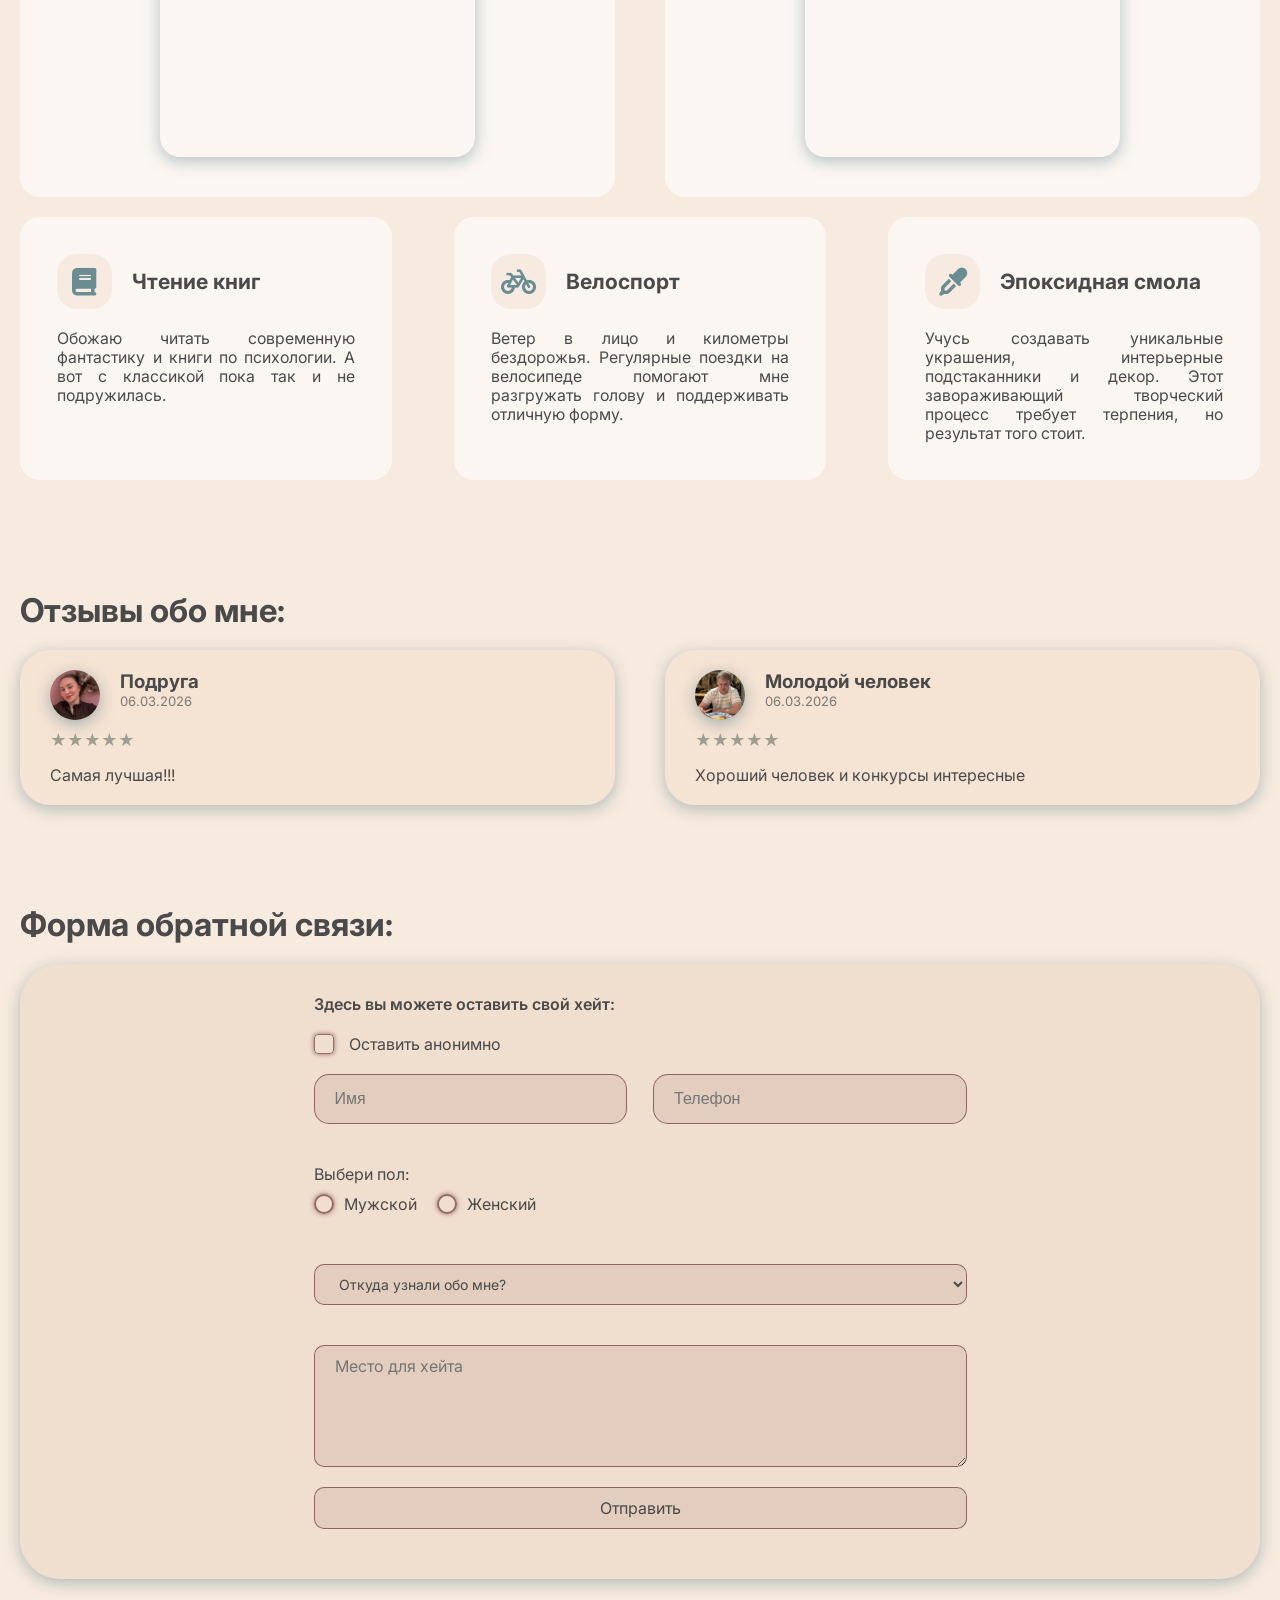
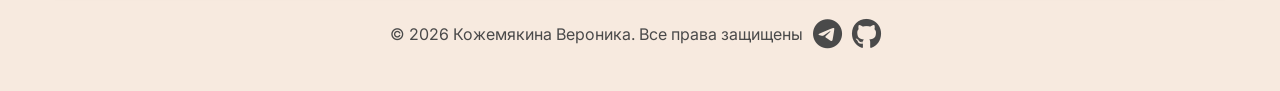
==== commit e3d6dda1: "Update index.html" ====
--- a/index.html
+++ b/index.html
@@ -7,6 +7,7 @@
     <meta name="viewport" content="width=device-width, initial-scale=1">
     <title>Future Frontend Developer — Вероника Кожемякина</title>
     <link rel="stylesheet" href="about_myself.css">
+    <link rel="stylesheet" href="about_myself_adaptive_phone.css">
     <link rel="stylesheet" href="about_myself_adaptive_tablet.css">
     <link rel="stylesheet" href="https://cdnjs.cloudflare.com/ajax/libs/font-awesome/6.5.1/css/all.min.css">
     <link rel="preconnect" href="https://fonts.googleapis.com">
@@ -22,6 +23,11 @@
 
 <body class="indent">
     <header class="header">
+        <div class="burger-menu">
+            <span></span>
+            <span></span>
+            <span></span>
+        </div>
         <div class="logo">
             VERONIKA.
         </div>
@@ -50,7 +56,7 @@
                 </div>
             </div>
             <div class="hero_image-wrapper">
-                <img class="my_photo" src="/imgs/My photo.jpeg" alt="Моя мордашка">
+                <img class="my_photo" src="imgs/My photo.jpeg" alt="Моя мордашка">
             </div>
         </section>
 
@@ -317,7 +323,7 @@
                                 чтобы заниматься нелюбимым делом — теперь я начинаю всё с чистого листа и с горящими
                                 глазами!</p>
                         </div>
-                        <span class="way_block_img"><img class="cat4" src="/imgs/cats_icon/cat4.png"></span>
+                        <span class="way_block_img"><img class="cat4" src="imgs/cats_icon/cat4.png"></span>
                     </div>
                 </div>
                 <dv class="way_right_line"></dv>
@@ -420,7 +426,7 @@
             <div class="review_cards">
                 <article class="review_card">
                     <div class="review_card_header">
-                        <img src="/imgs/friend.ico" alt="Фото пользователя" class="review_avatar">
+                        <img src="imgs/friend.ico" alt="Фото пользователя" class="review_avatar">
                         <div class="review_user">
                             <h3 class="review_user-name">Подруга</h3>
                             <p class="review_date">06.03.2026</p>
@@ -428,12 +434,12 @@
                     </div>
                     <div class="review_content">
                         <span class="review_rating">★★★★★</span>
-                        <p class="text">Супер пупер</p>
+                        <p class="text">Самая лучшая!!!</p>
                     </div>
                 </article>
                 <article class="review_card">
                     <div class="review_card_header">
-                        <img src="/imgs/boyfriend.ico" alt="Фото пользователя" class="review_avatar">
+                        <img src="imgs/boyfriend.ico" alt="Фото пользователя" class="review_avatar">
                         <div class="review_user">
                             <h3 class="review_user-name">Молодой человек</h3>
                             <p class="review_date">06.03.2026</p>
@@ -441,7 +447,7 @@
                     </div>
                     <div class="review_content">
                         <span class="review_rating">★★★★★</span>
-                        <p class="text">Хороший человек и конкурсы интересные. Термос</p>
+                        <p class="text">Хороший человек и конкурсы интересные</p>
                     </div>
                 </article>
             </div>
--- a/about_myself.css
+++ b/about_myself.css
@@ -617,7 +617,7 @@
     left: 70%;
     width: 150px;
     height: 150px;
-    background-image: url(/imgs/cats_icon/cat1.png);
+    background-image: url(imgs/cats_icon/cat1.png);
 }
 
 .cat2::after {
@@ -625,7 +625,7 @@
     left: 30%;
     width: 100px;
     height: 100px;
-    background-image: url(/imgs/cats_icon/cat2.png);
+    background-image: url(imgs/cats_icon/cat2.png);
 }
 
 .cat3::after {
@@ -633,7 +633,7 @@
     left: 80%;
     width: 150px;
     height: 150px;
-    background-image: url(/imgs/cats_icon/cat3.png);
+    background-image: url(imgs/cats_icon/cat3.png);
 }
 
 .way_block_img {
--- a/about_myself_adaptive_phone.css
+++ b/about_myself_adaptive_phone.css
@@ -0,0 +1,513 @@
+@media (min-width: 320px) and (max-width: 480px) {
+    .indent {
+        width: 100%;
+    }
+
+    .header {
+        height: auto;
+        margin-top: 15px;
+        padding: 10px 0;
+    }
+
+    .burger-menu {
+        display: flex;
+        flex-direction: column;
+        justify-content: space-between;
+        width: 25px;
+        height: 18px;
+        cursor: pointer;
+    }
+
+    .burger-menu span {
+        display: block;
+        height: 2px;
+        width: 100%;
+        background-color: #4a4a4a;
+        border-radius: 2px;
+    }
+
+    .logo {
+        order: 2;
+        font-size: 20px;
+    }
+
+    .header_nav,
+    .header_button {
+        display: none;
+    }
+
+    .hero {
+        display: block;
+        position: relative;
+        margin-top: 30px;
+        min-height: 350px;
+    }
+
+    .hero_content {
+        width: 100%;
+    }
+
+    .hero_title {
+        margin-top: 20px;
+        margin-bottom: 15px;
+        font-size: 24px;
+    }
+
+    .hero_subtitle {
+        font-size: 18px;
+        margin-bottom: 20px;
+    }
+
+    .hero_image-wrapper {
+        position: absolute;
+        top: 25px;
+        right: 5px;
+        width: 150px;
+        height: 150px;
+        z-index: 10;
+    }
+
+    .my_photo {
+        width: 100%;
+        height: 100%;
+        object-fit: cover;
+        border-radius: 50%;
+        box-shadow: 0 4px 15px rgba(0, 0, 0, 0.2);
+    }
+
+    .hero_title,
+    .hero_subtitle {
+        max-width: 65%;
+    }
+
+    .hero_text {
+        font-size: 14px;
+        line-height: 1.5;
+        margin-bottom: 10px;
+    }
+
+    .hero_note {
+        display: block;
+        text-align: right;
+        font-size: 12px;
+        margin-right: 0;
+    }
+
+    .skills {
+        margin-top: 40px;
+    }
+
+    .skills_title {
+        font-size: 20px;
+        text-align: center;
+        padding-bottom: 10px;
+    }
+
+    .skills_cards {
+        display: flex;
+        overflow-x: auto;
+        scroll-snap-type: x mandatory;
+        scroll-behavior: smooth;
+        gap: 15px;
+        padding: 20px 0;
+        scrollbar-width: none;
+    }
+
+    .skills_cards::-webkit-scrollbar {
+        display: none;
+    }
+
+    .skills_card_item {
+        flex: 0 0 280px;
+        scroll-snap-align: center;
+        padding: 20px;
+        min-height: 200px;
+    }
+
+    .skills_icon-container {
+        width: 50px;
+        height: 50px;
+    }
+
+    .skills_icon {
+        font-size: 35px;
+    }
+
+    .skills_card_name {
+        font-size: 18px;
+    }
+
+    .skills_card_description {
+        font-size: 14px;
+    }
+
+    .skills_cards::after {
+        content: '• • • • • •';
+        position: absolute;
+        bottom: -150px;
+        left: 50%;
+        transform: translateX(-50%);
+        letter-spacing: 8px;
+        color: #638496;
+        font-size: 20px;
+        opacity: 0.6;
+    }
+
+    .plan {
+        margin-top: 40px;
+    }
+
+    .plan_title {
+        font-size: 20px;
+        text-align: center;
+        margin-bottom: 20px;
+    }
+
+    .plan_stickers {
+        display: grid;
+        grid-template-columns: 1fr 1fr;
+        gap: 12px;
+        padding: 0 5px;
+    }
+
+    .plan_sticker {
+        width: 100%;
+        aspect-ratio: 1 / 1;
+        padding: 12px;
+        border-bottom-right-radius: 30px 5px;
+        box-shadow: 2px 2px 8px rgba(0, 0, 0, 0.1);
+        transform: rotate(0deg) !important;
+    }
+
+    .plan_sticker_info {
+        margin-top: 10%;
+        margin-bottom: 10%;
+        font-size: 13px;
+        line-height: 1.2;
+    }
+
+    .plan_sticker_footer {
+        margin-top: 5%;
+        padding-top: 8%;
+    }
+
+    .plan_sticker_hours {
+        font-size: 14px;
+    }
+
+    .plan_stiker_val {
+        font-size: 20px;
+    }
+
+    .paper-sticker::after {
+        font-size: 10px;
+        padding: 2px 4px;
+        bottom: 5%;
+        right: 5%;
+        border-width: 1.5px;
+    }
+
+    .way-to-it {
+        margin-top: 40px;
+    }
+
+    .way_title_text,
+    .way_title_add {
+        font-size: 24px;
+        text-align: center;
+        padding: 15px 0;
+    }
+
+    .way_body {
+        position: relative;
+    }
+
+    .way_right_line,
+    .way_left_line {
+        display: none;
+    }
+
+    .way_information_blocks {
+        width: 100%;
+        margin-left: 0;
+        padding-right: 10px;
+    }
+
+    .way_block {
+        padding: 20px;
+        margin-bottom: 30px;
+        border-radius: 20px;
+    }
+
+    .way_block::before {
+        display: none;
+    }
+
+    .way_block::after {
+        display: none;
+    }
+
+    .way_story {
+        font-size: 14px;
+        text-align: justify;
+    }
+
+    .way_title_block {
+        font-size: 14px;
+    }
+
+    .cat1::after,
+    .cat3::after {
+        width: 90px;
+        height: 90px;
+    }
+
+    .cat2::after {
+        width: 60px;
+        height: 60px;
+    }
+
+    .cat1::after {
+        top: -59px;
+        left: 72%;
+    }
+
+    .cat2::after {
+        top: -46px;
+        left: 55%;
+    }
+
+    .cat3::after {
+        top: -20px;
+        left: 70%;
+    }
+
+    .cat4 {
+        width: 90px;
+        margin: 0 auto;
+    }
+
+    .way_block_img {
+        right: 30%;
+    }
+
+    .way_code_wrapper {
+        width: 100%;
+        margin-top: 10px;
+    }
+
+    .way_block_code {
+        font-size: 12px;
+        padding: 15px;
+    }
+
+    .way_copy_btn {
+        padding: 4px 8px;
+        font-size: 11px;
+    }
+
+    .hobbies {
+        margin-top: 40px;
+    }
+
+    .hobbies_title {
+        font-size: 24px;
+        text-align: center;
+    }
+
+    .hobbies_blocks {
+        flex-direction: column;
+        gap: 20px;
+    }
+
+    .hobbies_block {
+        width: 100%;
+        padding: 20px;
+        box-sizing: border-box;
+    }
+
+    .hobbies_block_second_row {
+        width: 100%;
+        padding: 20px;
+        margin-bottom: 0;
+        box-sizing: border-box;
+    }
+
+    .hobbies_icon_container {
+        width: 45px;
+        height: 45px;
+        flex-shrink: 0;
+    }
+
+    .hobbies_icon {
+        font-size: 20px;
+    }
+
+    .hobbies_title_block {
+        margin-left: 15px;
+        font-size: 18px;
+        font-weight: 700;
+    }
+
+    .hobbies_description {
+        font-size: 14px;
+        text-align: left;
+        line-height: 1.5;
+    }
+
+    .hobbies_content {
+        width: 100%;
+        max-width: 100%;
+        height: auto;
+        aspect-ratio: 9 / 16;
+        margin-top: 20px;
+    }
+
+    iframe[src*="music.yandex.ru"] {
+        height: 450px;
+    }
+
+    .reviews {
+        margin-top: 40px;
+        overflow: hidden;
+    }
+
+    .reviews_title {
+        font-size: 24px;
+        text-align: center;
+        margin-bottom: 10px;
+    }
+
+    .review_cards {
+        display: flex;
+        overflow-x: auto;
+        scroll-snap-type: x mandatory;
+        scroll-behavior: smooth;
+        gap: 20px;
+        padding: 20px 10px;
+        scrollbar-width: none;
+    }
+
+    .review_cards::-webkit-scrollbar {
+        display: none;
+    }
+
+    .review_card {
+        flex: 0 0 85%;
+        width: 85%;
+        scroll-snap-align: center;
+        padding: 20px;
+        border-radius: 25px;
+    }
+
+    .review_avatar {
+        width: 45px;
+        height: 45px;
+    }
+
+    .review_user {
+        margin: 0 12px;
+    }
+
+    .review_user-name {
+        font-size: 16px;
+    }
+
+    .review_date {
+        font-size: 12px;
+    }
+
+    .review_rating {
+        margin-bottom: 8px;
+        font-size: 14px;
+    }
+
+    .text {
+        font-size: 14px;
+        line-height: 1.4;
+    }
+
+    .feedback {
+        margin-top: 40px;
+    }
+
+    .feedback_title {
+        font-size: 24px;
+        text-align: center;
+    }
+
+    .feedback_form {
+        padding: 30px 15px;
+        border-radius: 20px;
+    }
+
+    .feedback_form_center {
+        width: 100%;
+        padding: 0 10px;
+    }
+
+    .feedback_definition {
+        font-size: 14px;
+        text-align: center;
+    }
+
+    .feedback_data {
+        flex-direction: column;
+        gap: 15px;
+        margin-bottom: 20px;
+    }
+
+    .feedback_data_field {
+        width: 100%;
+        font-size: 14px;
+        padding: 12px 15px;
+    }
+
+    .feedback_no-data,
+    .feedback_gender_tumbler {
+        font-size: 14px;
+    }
+
+    .feedback_gender_tumbler {
+        flex-direction: column;
+        align-items: flex-start;
+        gap: 10px;
+    }
+
+    .feedback_field_select,
+    .feedback_message,
+    .feedback_button {
+        font-size: 14px;
+        padding: 12px;
+        margin-bottom: 20px;
+    }
+
+    .feedback_modal_content {
+        width: 90%;
+        padding: 20px;
+        font-size: 14px;
+    }
+
+    .feedback_gender-selection {
+        margin-bottom: 10px;
+    }
+
+    .footer {
+        flex-direction: row;
+        flex-wrap: nowrap;
+        justify-content: center;
+        padding: 20px 10px;
+        gap: 8px;
+    }
+
+    .footer_text {
+        margin-right: 0;
+        font-size: 11px;
+        white-space: nowrap;
+    }
+
+    .footer_icon {
+        margin-right: 0;
+        font-size: 20px;
+    }
+}
